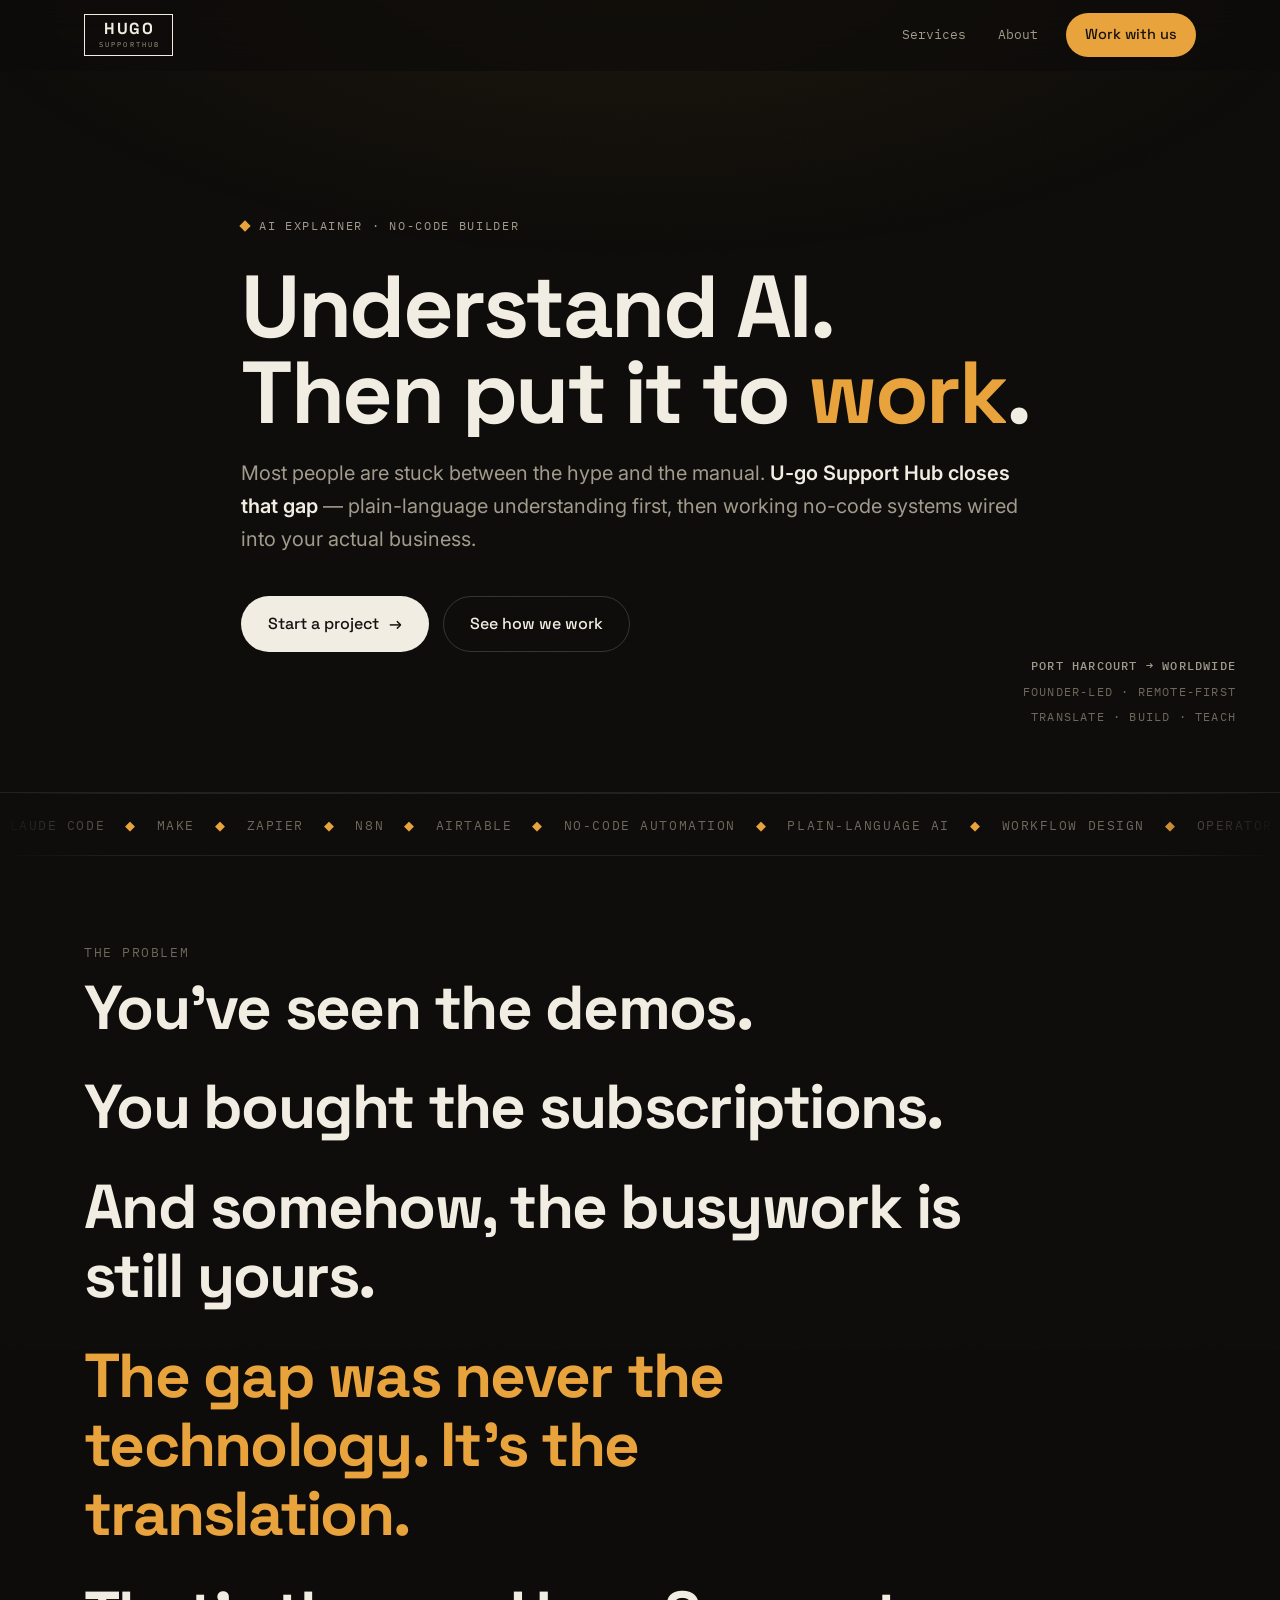
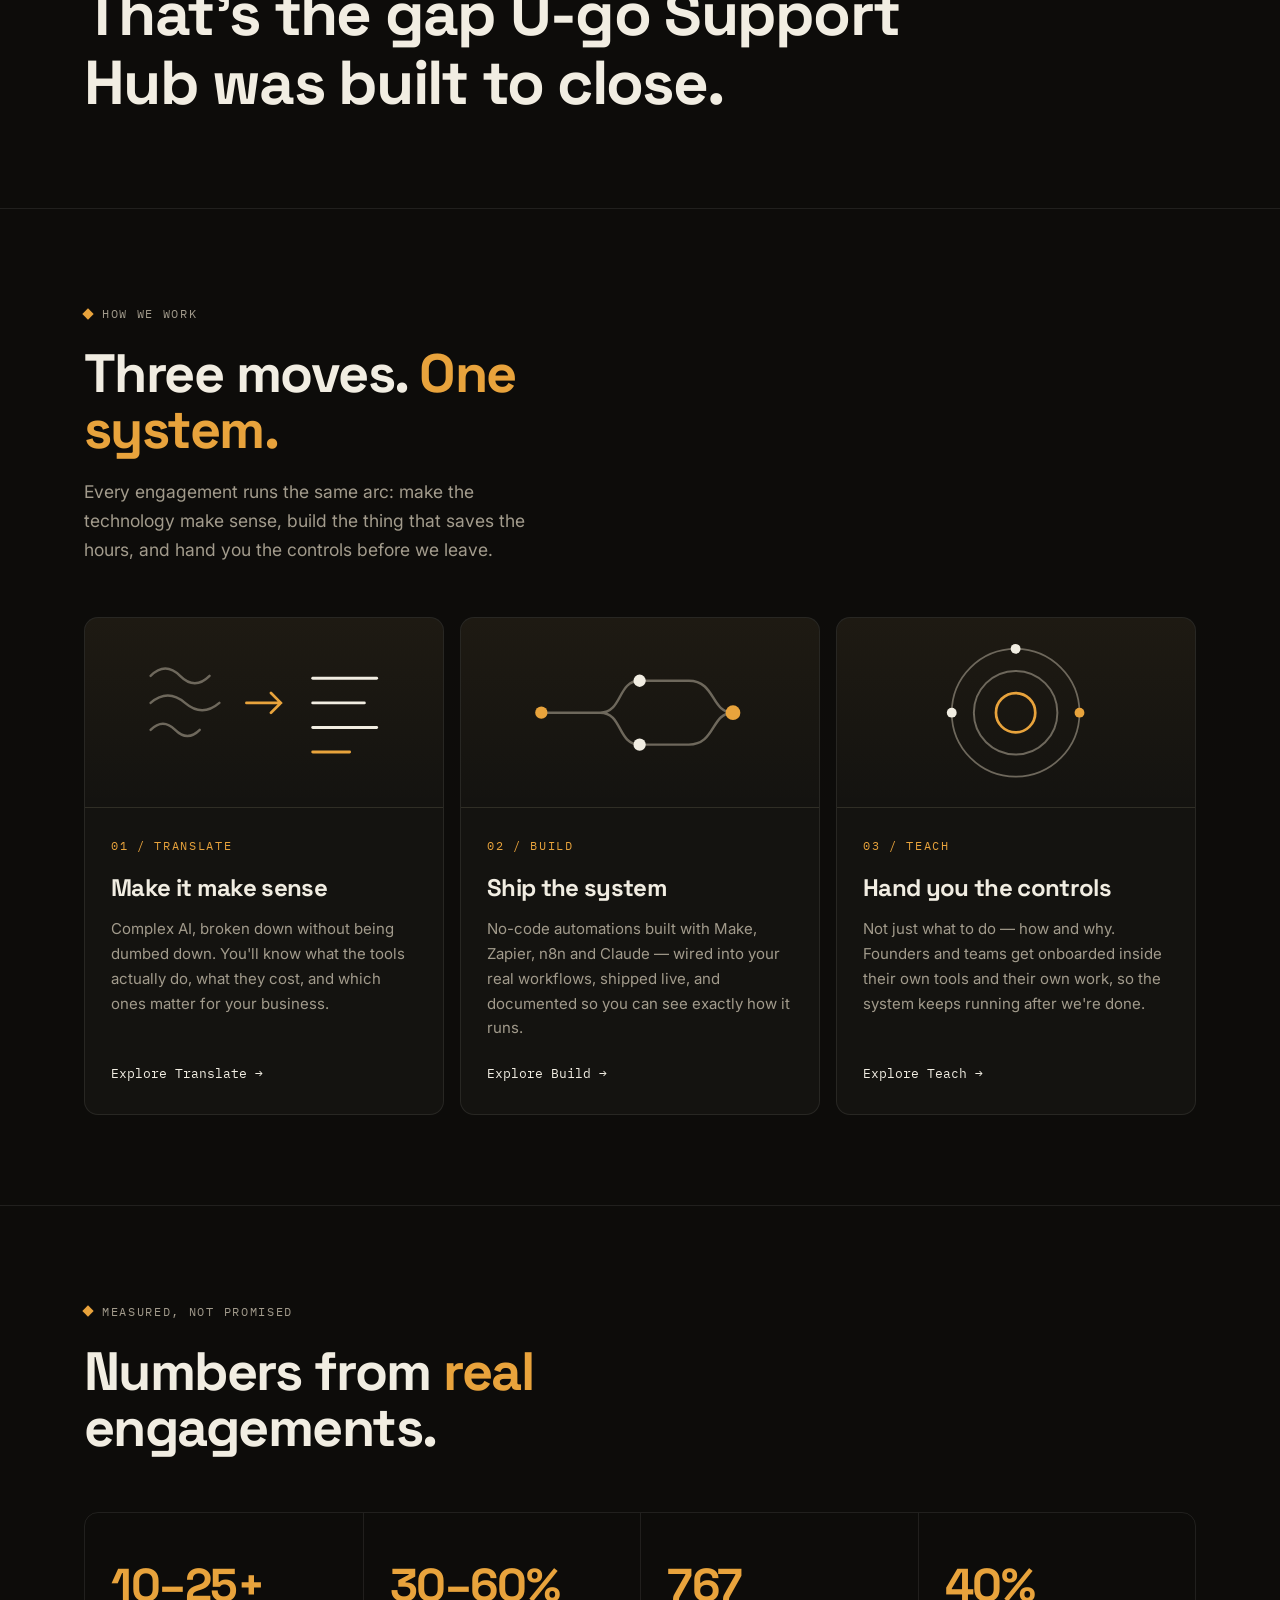
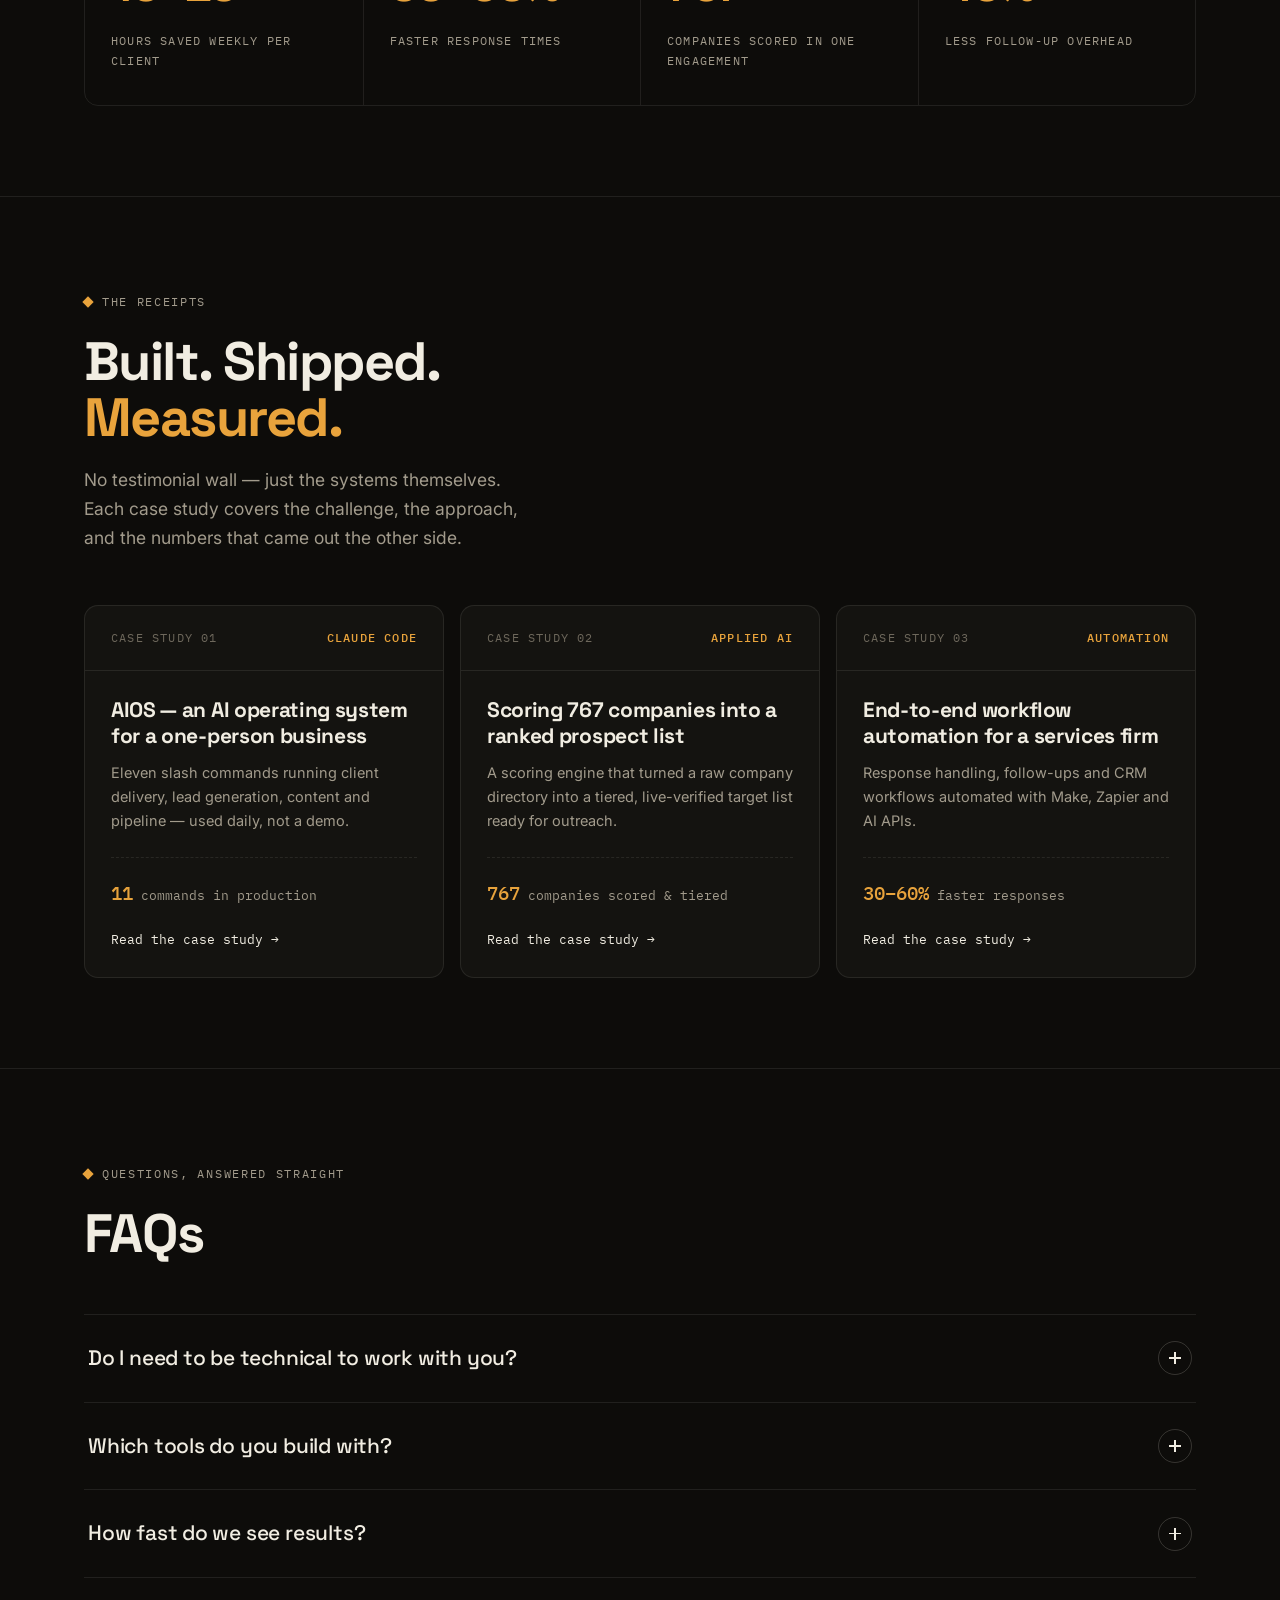
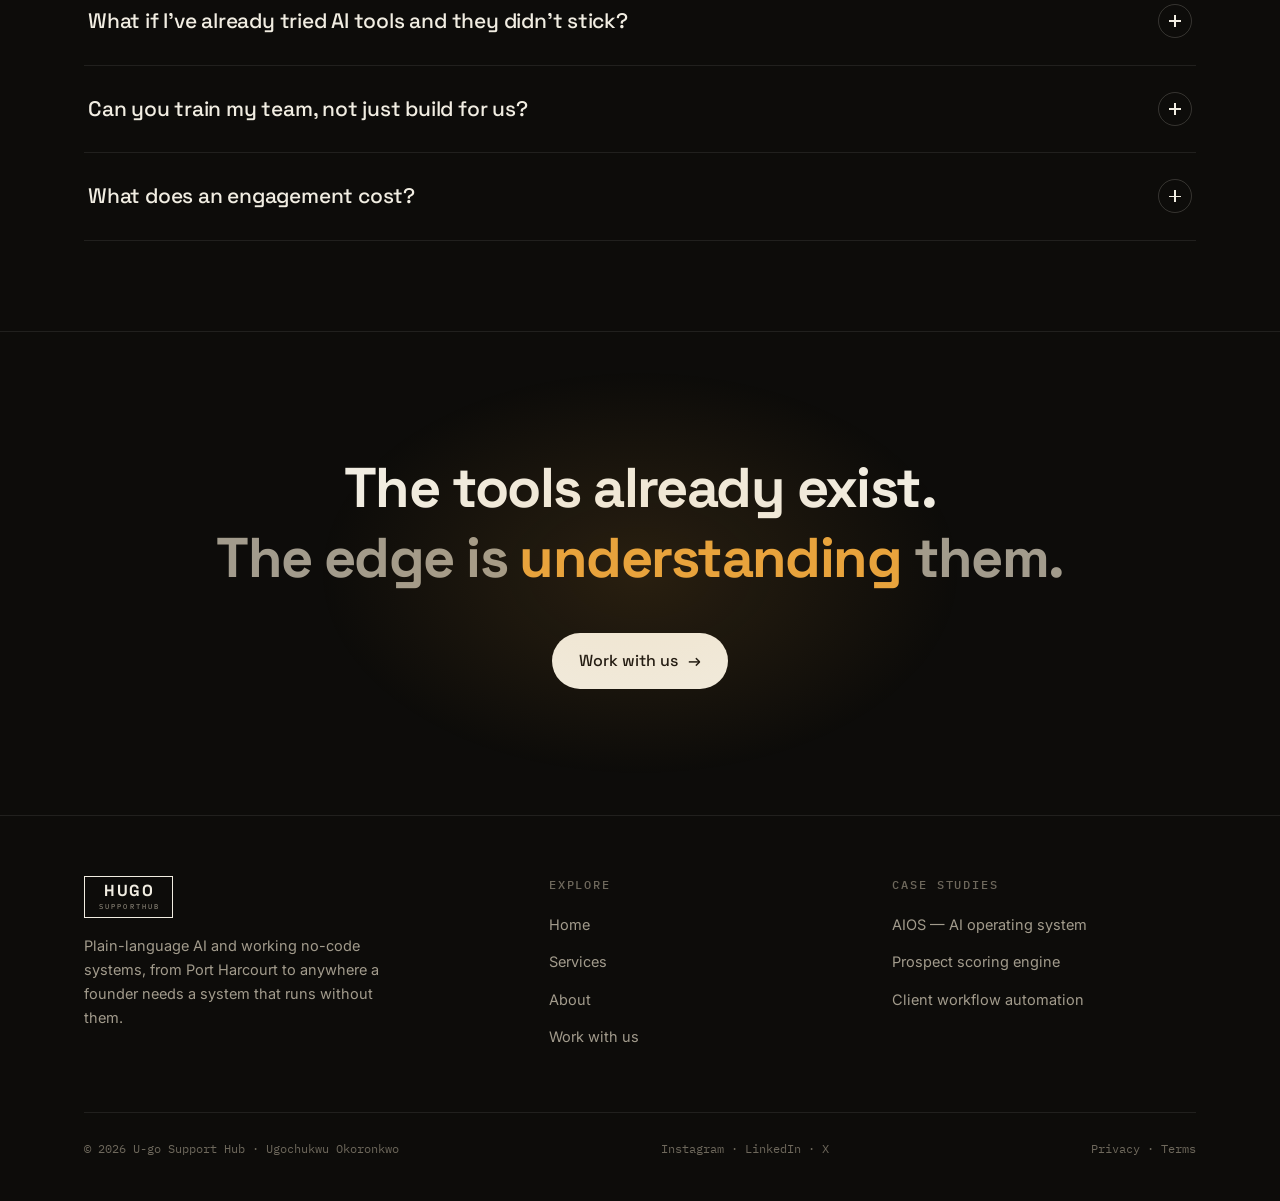
==== index.html @ bcd283c1 "Initial commit: Hugo SupportHub studio site Multi-page static site (no build step): Home, Services, " ====
<!DOCTYPE html>
<html lang="en">
<head>
<meta charset="UTF-8">
<meta name="viewport" content="width=device-width, initial-scale=1.0">
<title>U-go Support Hub — AI, translated and built</title>
<meta name="description" content="U-go Support Hub helps founders and operators understand AI in plain language, then wires it into their business with working no-code systems. Translate. Build. Teach.">
<meta property="og:type" content="website">
<meta property="og:title" content="U-go Support Hub — AI, translated and built">
<meta property="og:description" content="Understand AI in plain language, then put it to work with no-code systems that run without you.">
<meta name="theme-color" content="#0D0C0A">
<link rel="icon" href="data:image/svg+xml,%3Csvg xmlns='http://www.w3.org/2000/svg' viewBox='0 0 100 100'%3E%3Crect width='100' height='100' rx='22' fill='%230D0C0A'/%3E%3Ctext x='50' y='68' font-family='monospace' font-size='52' font-weight='700' text-anchor='middle' fill='%23E8A33C'%3Eu%3C/text%3E%3C/svg%3E">
<link rel="preconnect" href="https://fonts.googleapis.com">
<link rel="preconnect" href="https://fonts.gstatic.com" crossorigin>
<link href="https://fonts.googleapis.com/css2?family=Space+Grotesk:wght@500;700&family=Inter:wght@400;500;600&family=IBM+Plex+Mono:wght@400;500&display=swap" rel="stylesheet">
<link rel="stylesheet" href="/assets/site.css">
</head>
<body>

<header>
  <div class="wrap nav">
    <a class="logo" href="/" aria-label="Hugo SupportHub — home"><span class="logo-frame"><b>HUGO</b><i>SUPPORTHUB</i></span></a>
    <nav class="nav-links" aria-label="Main">
      <a href="/services">Services</a>
      <a href="/about">About</a>
      <a class="nav-cta" href="/work-with-us">Work with us</a>
    </nav>
    <button class="menu-btn" type="button" aria-label="Open menu" aria-expanded="false" aria-controls="menuOverlay">
      <i></i><i></i><i></i>
    </button>
  </div>
</header>

<div class="menu-overlay" id="menuOverlay">
  <a href="/">Home</a>
  <a href="/services">Services</a>
  <a href="/about">About</a>
  <a class="m-cta" href="/work-with-us">Work with us →</a>
  <div class="m-foot"><span>HUGO SUPPORTHUB</span><span>PORT HARCOURT → WORLDWIDE</span></div>
</div>

<main>

  <!-- HERO -->
  <section class="hero">
    <div class="wrap">
      <span class="eyebrow">AI explainer · no-code builder</span>
      <h1 class="h-display">Understand AI. Then put it to <em>work</em>.</h1>
      <p class="lede">Most people are stuck between the hype and the manual. <strong>U-go Support Hub closes that gap</strong> — plain-language understanding first, then working no-code systems wired into your actual business.</p>
      <div class="hero-ctas">
        <a class="btn btn-primary" href="/work-with-us">Start a project <span class="arr">→</span></a>
        <a class="btn btn-ghost" href="/services">See how we work</a>
      </div>
    </div>
    <div class="hero-side">
      <b>Port Harcourt → Worldwide</b><br>
      Founder-led · Remote-first<br>
      Translate · Build · Teach
    </div>
  </section>

  <!-- TICKER -->
  <div class="ticker" aria-hidden="true">
    <div class="ticker-track"><span>Claude Code<i>◆</i>Make<i>◆</i>Zapier<i>◆</i>n8n<i>◆</i>Airtable<i>◆</i>No-code automation<i>◆</i>Plain-language AI<i>◆</i>Workflow design<i>◆</i>Operator onboarding<i>◆</i></span></div>
  </div>

  <!-- STORY -->
  <section class="story">
    <div class="wrap">
      <p class="line"><small>The problem</small>You've seen the demos.</p>
      <p class="line">You bought the subscriptions.</p>
      <p class="line">And somehow, the busywork is still yours.</p>
      <p class="line pivot">The gap was never the technology. It's the translation.</p>
      <p class="line">That's the gap U-go Support Hub was built to close.</p>
    </div>
  </section>

  <!-- PILLARS -->
  <section id="how">
    <div class="wrap">
      <div class="sec-head rv">
        <span class="eyebrow">How we work</span>
        <h2 class="h-sec">Three moves. <em>One system.</em></h2>
        <p class="lede">Every engagement runs the same arc: make the technology make sense, build the thing that saves the hours, and hand you the controls before we leave.</p>
      </div>
      <div class="grid-3">
        <article class="card pillar-card rv rv-d1">
          <div class="pillar-art anim-on-view" aria-hidden="true">
            <svg viewBox="0 0 220 120" fill="none" stroke-linecap="round">
              <path class="draw" d="M18 30 Q30 18 42 30 T66 30" stroke="#6E685C" stroke-width="2"/>
              <path class="draw" d="M18 52 Q32 40 46 52 T74 52" stroke="#6E685C" stroke-width="2"/>
              <path class="draw" d="M18 74 Q28 64 38 74 T58 74" stroke="#6E685C" stroke-width="2"/>
              <path class="draw" d="M96 52 h28 m-8 -8 8 8 -8 8" stroke="#E8A33C" stroke-width="2.2"/>
              <g class="floaty">
                <line class="draw" x1="150" y1="32" x2="202" y2="32" stroke="#F1EDE2" stroke-width="2.4"/>
                <line class="draw" x1="150" y1="52" x2="192" y2="52" stroke="#F1EDE2" stroke-width="2.4"/>
                <line class="draw" x1="150" y1="72" x2="202" y2="72" stroke="#F1EDE2" stroke-width="2.4"/>
                <line class="draw" x1="150" y1="92" x2="180" y2="92" stroke="#E8A33C" stroke-width="2.4"/>
              </g>
            </svg>
          </div>
          <div class="pillar-body">
            <span class="step">01 / TRANSLATE</span>
            <h3>Make it make sense</h3>
            <p>Complex AI, broken down without being dumbed down. You'll know what the tools actually do, what they cost, and which ones matter for your business.</p>
            <a href="/services#translate">Explore Translate →</a>
          </div>
        </article>
        <article class="card pillar-card rv rv-d2">
          <div class="pillar-art anim-on-view" aria-hidden="true">
            <svg viewBox="0 0 220 120" fill="none" stroke-linecap="round">
              <path class="draw" d="M30 60 H78 M110 34 H150 M110 86 H150 M78 60 C 96 60 92 34 110 34 M78 60 C 96 60 92 86 110 86 M150 34 C 172 34 168 60 186 60 M150 86 C 172 86 168 60 186 60" stroke="#6E685C" stroke-width="2"/>
              <circle class="blink" cx="30" cy="60" r="5" fill="#E8A33C"/>
              <circle class="blink" cx="110" cy="34" r="5" fill="#F1EDE2" style="animation-delay:.5s"/>
              <circle class="blink" cx="110" cy="86" r="5" fill="#F1EDE2" style="animation-delay:1s"/>
              <circle class="blink" cx="186" cy="60" r="6" fill="#E8A33C" style="animation-delay:1.5s"/>
            </svg>
          </div>
          <div class="pillar-body">
            <span class="step">02 / BUILD</span>
            <h3>Ship the system</h3>
            <p>No-code automations built with Make, Zapier, n8n and Claude — wired into your real workflows, shipped live, and documented so you can see exactly how it runs.</p>
            <a href="/services#build">Explore Build →</a>
          </div>
        </article>
        <article class="card pillar-card rv rv-d3">
          <div class="pillar-art anim-on-view" aria-hidden="true">
            <svg viewBox="0 0 220 120" fill="none" stroke-linecap="round">
              <circle class="draw" cx="110" cy="60" r="16" stroke="#E8A33C" stroke-width="2.2"/>
              <circle class="draw" cx="110" cy="60" r="34" stroke="#6E685C" stroke-width="1.6"/>
              <g class="spin-slow">
                <circle class="draw" cx="110" cy="60" r="52" stroke="#6E685C" stroke-width="1.4" stroke-dasharray="6 10"/>
              </g>
              <circle class="blink" cx="110" cy="8" r="4" fill="#F1EDE2"/>
              <circle class="blink" cx="162" cy="60" r="4" fill="#E8A33C" style="animation-delay:.8s"/>
              <circle class="blink" cx="58" cy="60" r="4" fill="#F1EDE2" style="animation-delay:1.6s"/>
            </svg>
          </div>
          <div class="pillar-body">
            <span class="step">03 / TEACH</span>
            <h3>Hand you the controls</h3>
            <p>Not just what to do — how and why. Founders and teams get onboarded inside their own tools and their own work, so the system keeps running after we're done.</p>
            <a href="/services#teach">Explore Teach →</a>
          </div>
        </article>
      </div>
    </div>
  </section>

  <!-- STATS -->
  <section>
    <div class="wrap">
      <div class="sec-head rv">
        <span class="eyebrow">Measured, not promised</span>
        <h2 class="h-sec">Numbers from <em>real</em> engagements.</h2>
      </div>
      <div class="stats rv">
        <div><div class="num">10–25+</div><div class="lbl">Hours saved weekly per client</div></div>
        <div><div class="num">30–60%</div><div class="lbl">Faster response times</div></div>
        <div><div class="num">767</div><div class="lbl">Companies scored in one engagement</div></div>
        <div><div class="num">40%</div><div class="lbl">Less follow-up overhead</div></div>
      </div>
    </div>
  </section>

  <!-- CASE STUDIES -->
  <section id="work">
    <div class="wrap">
      <div class="sec-head rv">
        <span class="eyebrow">The receipts</span>
        <h2 class="h-sec">Built. Shipped. <em>Measured.</em></h2>
        <p class="lede">No testimonial wall — just the systems themselves. Each case study covers the challenge, the approach, and the numbers that came out the other side.</p>
      </div>
      <div class="grid-3">
        <a class="card cs-card rv rv-d1" href="/case-study/aios">
          <div class="cs-top"><span>Case study 01</span><b>Claude Code</b></div>
          <div class="cs-body">
            <h3>AIOS — an AI operating system for a one-person business</h3>
            <p>Eleven slash commands running client delivery, lead generation, content and pipeline — used daily, not a demo.</p>
            <div class="cs-metric"><b>11</b>commands in production</div>
            <span class="go">Read the case study →</span>
          </div>
        </a>
        <a class="card cs-card rv rv-d2" href="/case-study/prospect-scoring">
          <div class="cs-top"><span>Case study 02</span><b>Applied AI</b></div>
          <div class="cs-body">
            <h3>Scoring 767 companies into a ranked prospect list</h3>
            <p>A scoring engine that turned a raw company directory into a tiered, live-verified target list ready for outreach.</p>
            <div class="cs-metric"><b>767</b>companies scored &amp; tiered</div>
            <span class="go">Read the case study →</span>
          </div>
        </a>
        <a class="card cs-card rv rv-d3" href="/case-study/client-workflows">
          <div class="cs-top"><span>Case study 03</span><b>Automation</b></div>
          <div class="cs-body">
            <h3>End-to-end workflow automation for a services firm</h3>
            <p>Response handling, follow-ups and CRM workflows automated with Make, Zapier and AI APIs.</p>
            <div class="cs-metric"><b>30–60%</b>faster responses</div>
            <span class="go">Read the case study →</span>
          </div>
        </a>
      </div>
    </div>
  </section>

  <!-- FAQ -->
  <section>
    <div class="wrap">
      <div class="sec-head rv">
        <span class="eyebrow">Questions, answered straight</span>
        <h2 class="h-sec">FAQs</h2>
      </div>
      <div class="faq rv">
        <div class="faq-item">
          <button class="faq-q" aria-expanded="false">Do I need to be technical to work with you?<span class="ind"></span></button>
          <div class="faq-a"><p>No — that's the point. Everything gets explained in plain language, and the systems we build are no-code, so <strong>you can see and adjust how they work</strong> without touching a line of code.</p></div>
        </div>
        <div class="faq-item">
          <button class="faq-q" aria-expanded="false">Which tools do you build with?<span class="ind"></span></button>
          <div class="faq-a"><p>Make, Zapier, n8n and Airtable for automation; Claude and other AI APIs for the intelligence layer. We pick the lightest tool that does the job — <strong>never a stack for the sake of a stack</strong>.</p></div>
        </div>
        <div class="faq-item">
          <button class="faq-q" aria-expanded="false">How fast do we see results?<span class="ind"></span></button>
          <div class="faq-a"><p>The first working automation usually ships within the first weeks of an engagement. From there it compounds — past clients have measured <strong>10–25+ hours saved weekly</strong> once the core workflows were live.</p></div>
        </div>
        <div class="faq-item">
          <button class="faq-q" aria-expanded="false">What if I've already tried AI tools and they didn't stick?<span class="ind"></span></button>
          <div class="faq-a"><p>That's the most common starting point. Tools don't stick when they're bolted on instead of wired in. We start from your actual workflow, not the tool's demo video — and we <strong>teach your team inside their own context</strong> so the habit survives.</p></div>
        </div>
        <div class="faq-item">
          <button class="faq-q" aria-expanded="false">Can you train my team, not just build for us?<span class="ind"></span></button>
          <div class="faq-a"><p>Yes — Teach is one of the three pillars. Every build ends with onboarding, and we also run <strong>standalone training</strong> for teams that want to run their own automations.</p></div>
        </div>
        <div class="faq-item">
          <button class="faq-q" aria-expanded="false">What does an engagement cost?<span class="ind"></span></button>
          <div class="faq-a"><p>It depends on scope — a single workflow build is very different from a full operations overhaul. Tell us what you're dealing with on the <strong>Work With Us</strong> page and you'll get a straight answer, fast.</p></div>
        </div>
      </div>
    </div>
  </section>

  <!-- CTA BAND -->
  <section class="cta-band">
    <div class="wrap rv">
      <h2>The tools already exist.</h2>
      <h2>The edge is <em>understanding</em> them.</h2>
      <a class="btn btn-primary" href="/work-with-us">Work with us <span class="arr">→</span></a>
    </div>
  </section>

</main>

<footer>
  <div class="wrap">
    <div class="foot-grid">
      <div class="foot-brand foot">
        <a class="logo" href="/" aria-label="Hugo SupportHub — home"><span class="logo-frame"><b>HUGO</b><i>SUPPORTHUB</i></span></a>
        <p>Plain-language AI and working no-code systems, from Port Harcourt to anywhere a founder needs a system that runs without them.</p>
      </div>
      <div class="foot">
        <h4>Explore</h4>
        <ul>
          <li><a href="/">Home</a></li>
          <li><a href="/services">Services</a></li>
          <li><a href="/about">About</a></li>
          <li><a href="/work-with-us">Work with us</a></li>
        </ul>
      </div>
      <div class="foot">
        <h4>Case studies</h4>
        <ul>
          <li><a href="/case-study/aios">AIOS — AI operating system</a></li>
          <li><a href="/case-study/prospect-scoring">Prospect scoring engine</a></li>
          <li><a href="/case-study/client-workflows">Client workflow automation</a></li>
        </ul>
      </div>
    </div>
    <div class="foot-base">
      <span>© 2026 U-go Support Hub · Ugochukwu Okoronkwo</span>
      <span>
        <a href="https://www.instagram.com/hugo_light_of_the_world" target="_blank" rel="noopener">Instagram</a> ·
        <a href="https://www.linkedin.com/in/ugochukwuokoronkwo" target="_blank" rel="noopener">LinkedIn</a> ·
        <a href="https://x.com/HugobossSleek" target="_blank" rel="noopener">X</a>
      </span>
      <span><a href="/privacy">Privacy</a> · <a href="/terms">Terms</a></span>
    </div>
  </div>
</footer>

<script src="/assets/site.js"></script>
</body>
</html>
---- assets/site.css ----
/* ============================================================
   U-GO SUPPORT HUB — design system
   Warm charcoal · cream · amber. Space Grotesk / Inter / Plex Mono.
   Shared by every page; page-specific rules live at the bottom.
   ============================================================ */
:root{
  --bg:#0D0C0A;
  --bg-2:#12100C;
  --panel:rgba(241,237,226,.03);
  --panel-2:rgba(241,237,226,.055);
  --line:rgba(241,237,226,.09);
  --line-strong:rgba(241,237,226,.18);
  --cream:#F1EDE2;
  --muted:#A29B8C;
  --muted-2:#6E685C;
  --accent:#E8A33C;
  --accent-deep:#C77F1B;
  --accent-soft:rgba(232,163,60,.10);
  --accent-line:rgba(232,163,60,.38);

  --display:'Space Grotesk',system-ui,sans-serif;
  --body:'Inter',system-ui,-apple-system,sans-serif;
  --mono:'IBM Plex Mono',ui-monospace,'SF Mono',monospace;

  --max:1200px;
  --pad:clamp(20px,5vw,44px);
  --r:14px;
  --ease:cubic-bezier(.22,1,.36,1);
}
*{margin:0;padding:0;box-sizing:border-box}
html{scroll-behavior:smooth;-webkit-text-size-adjust:100%}
@media (prefers-reduced-motion:reduce){
  html{scroll-behavior:auto}
  *,*::before,*::after{animation:none!important;transition:none!important}
}
body{
  background:var(--bg);color:var(--cream);
  font-family:var(--body);font-size:16.5px;line-height:1.65;
  -webkit-font-smoothing:antialiased;overflow-x:hidden;
}
::selection{background:var(--accent);color:#181206}
img,svg{display:block;max-width:100%}
a{color:inherit;text-decoration:none}
button{font:inherit;color:inherit;background:none;border:none;cursor:pointer}
a:focus-visible,button:focus-visible,input:focus-visible,select:focus-visible,textarea:focus-visible{
  outline:2px solid var(--accent);outline-offset:3px;border-radius:6px;
}
.wrap{max-width:var(--max);margin:0 auto;padding-left:var(--pad);padding-right:var(--pad)}

/* film grain + top warmth — the room tone of the whole site */
body::before{
  content:"";position:fixed;inset:0;z-index:0;pointer-events:none;
  background:radial-gradient(90% 55% at 50% -5%,rgba(232,163,60,.07),transparent 62%);
}
body::after{
  content:"";position:fixed;inset:-50%;z-index:0;pointer-events:none;opacity:.30;
  background-image:url("data:image/svg+xml,%3Csvg xmlns='http://www.w3.org/2000/svg' width='240' height='240'%3E%3Cfilter id='n'%3E%3CfeTurbulence type='fractalNoise' baseFrequency='.9' numOctaves='2' stitchTiles='stitch'/%3E%3CfeColorMatrix values='0 0 0 0 0.95 0 0 0 0 0.93 0 0 0 0 0.88 0 0 0 .05 0'/%3E%3C/filter%3E%3Crect width='240' height='240' filter='url(%23n)'/%3E%3C/svg%3E");
  animation:grain 1.4s steps(4) infinite;
}
@keyframes grain{
  0%,100%{transform:translate(0,0)}25%{transform:translate(-2%,1.6%)}
  50%{transform:translate(1.4%,-1.2%)}75%{transform:translate(-1%, -2%)}
}
header,main,footer{position:relative;z-index:1}

/* ---------- type ---------- */
h1,h2,h3{font-family:var(--display);font-weight:700;letter-spacing:-.028em}
.eyebrow{
  display:inline-flex;align-items:center;gap:10px;
  font-family:var(--mono);font-size:12px;letter-spacing:.14em;text-transform:uppercase;
  color:var(--muted);
}
.eyebrow::before{
  content:"";width:8px;height:8px;background:var(--accent);
  transform:rotate(45deg);flex:0 0 8px;
}
.h-display{font-size:clamp(42px,7vw,88px);line-height:.98}
.h-sec{font-size:clamp(30px,4.4vw,54px);line-height:1.04;margin-top:20px}
.h-sec em,.h-display em{font-style:normal;color:var(--accent)}
.lede{margin-top:20px;max-width:60ch;color:var(--muted);font-size:17.5px}
.lede strong{color:var(--cream);font-weight:600}

/* ---------- buttons ---------- */
.btn{
  display:inline-flex;align-items:center;gap:10px;
  font-family:var(--display);font-weight:500;font-size:16px;letter-spacing:0;
  padding:14px 26px;border-radius:999px;border:1px solid transparent;
  transition:transform .2s var(--ease),background .2s,border-color .2s,color .2s,box-shadow .2s;
}
.btn .arr{transition:transform .2s var(--ease)}
.btn:hover .arr{transform:translateX(4px)}
.btn-primary{background:var(--cream);color:#161310}
.btn-primary:hover{background:#fff;transform:translateY(-2px);box-shadow:0 16px 40px rgba(0,0,0,.5)}
.btn-ghost{border-color:var(--line-strong);color:var(--cream);background:transparent}
.btn-ghost:hover{border-color:var(--accent-line);color:var(--accent)}

/* ---------- header / nav ---------- */
header{
  position:sticky;top:0;z-index:70;
  background:rgba(13,12,10,.7);backdrop-filter:blur(16px) saturate(130%);
  border-bottom:1px solid transparent;transition:border-color .25s;
}
header.scrolled{border-bottom-color:var(--line)}
.nav{display:flex;align-items:center;justify-content:space-between;height:70px}
.logo{display:flex;align-items:center}
.logo-frame{
  display:flex;flex-direction:column;align-items:center;
  border:1.5px solid var(--cream);padding:6px 14px 7px;line-height:1;
  transition:border-color .2s,transform .2s var(--ease);
}
.logo:hover .logo-frame{border-color:var(--accent);transform:translateY(-1px)}
.logo-frame b{font-family:var(--display);font-weight:700;font-size:16px;letter-spacing:.10em;margin-right:-.10em}
.logo-frame i{font-style:normal;font-family:var(--mono);font-size:7px;letter-spacing:.30em;color:var(--muted);margin-top:4px;margin-right:-.30em}
.nav-links{display:flex;align-items:center;gap:4px}
.nav-links a:not(.nav-cta){
  font-family:var(--mono);font-size:13px;color:var(--muted);
  padding:9px 14px;border-radius:9px;transition:color .15s,background .15s;
}
.nav-links a:not(.nav-cta):hover{color:var(--cream);background:var(--panel)}
.nav-links a.active{color:var(--cream)}
.nav-cta{
  font-family:var(--display);font-weight:500;font-size:14.5px;
  color:#161310;background:var(--accent);
  padding:10px 19px;border-radius:999px;margin-left:10px;
  transition:transform .18s var(--ease),background .18s;
}
.nav-cta:hover{background:#F4B558;transform:translateY(-1px)}

/* hamburger → X morph */
.menu-btn{
  display:none;width:42px;height:42px;border-radius:11px;margin-left:12px;
  border:1px solid var(--line);background:var(--panel);
  place-items:center;position:relative;z-index:90;
}
.menu-btn i{
  position:absolute;left:11px;right:11px;height:1.8px;background:var(--cream);
  border-radius:2px;transition:transform .32s var(--ease),opacity .2s;
}
.menu-btn i:nth-child(1){top:14px}
.menu-btn i:nth-child(2){top:20px}
.menu-btn i:nth-child(3){top:26px}
body.menu-open .menu-btn i:nth-child(1){transform:translateY(6px) rotate(45deg)}
body.menu-open .menu-btn i:nth-child(2){opacity:0}
body.menu-open .menu-btn i:nth-child(3){transform:translateY(-6px) rotate(-45deg)}

/* fullscreen overlay menu */
.menu-overlay{
  position:fixed;inset:0;z-index:80;background:rgba(13,12,10,.97);
  backdrop-filter:blur(20px);
  display:flex;flex-direction:column;justify-content:center;padding:0 var(--pad);
  opacity:0;visibility:hidden;transition:opacity .35s var(--ease),visibility 0s .35s;
}
body.menu-open .menu-overlay{opacity:1;visibility:visible;transition:opacity .35s var(--ease)}
.menu-overlay a{
  font-family:var(--display);font-weight:700;letter-spacing:-.02em;
  font-size:clamp(34px,9vw,56px);line-height:1.28;color:var(--muted);
  transform:translateY(26px);opacity:0;
  transition:transform .5s var(--ease),opacity .5s var(--ease),color .2s;
}
.menu-overlay a:hover,.menu-overlay a.active{color:var(--cream)}
.menu-overlay a.m-cta{color:var(--accent)}
body.menu-open .menu-overlay a{transform:none;opacity:1}
body.menu-open .menu-overlay a:nth-child(1){transition-delay:.06s}
body.menu-open .menu-overlay a:nth-child(2){transition-delay:.12s}
body.menu-open .menu-overlay a:nth-child(3){transition-delay:.18s}
body.menu-open .menu-overlay a:nth-child(4){transition-delay:.24s}
body.menu-open .menu-overlay a:nth-child(5){transition-delay:.30s}
.menu-overlay .m-foot{
  position:absolute;bottom:34px;left:var(--pad);right:var(--pad);
  display:flex;justify-content:space-between;gap:14px;flex-wrap:wrap;
  font-family:var(--mono);font-size:12px;color:var(--muted-2);letter-spacing:.08em;
}
@media(max-width:860px){
  .nav-links{display:none}
  .menu-btn{display:grid}
}

/* ---------- sections ---------- */
section{padding:clamp(72px,10vh,120px) 0;border-bottom:1px solid var(--line)}
.sec-head{max-width:46ch}
.sec-head.center{margin:0 auto;text-align:center}
.center .lede{margin-left:auto;margin-right:auto}

/* ---------- reveal system ---------- */
.rv{opacity:0;transform:translateY(30px);transition:opacity .85s var(--ease),transform .85s var(--ease)}
.rv.in{opacity:1;transform:none}
.rv-d1{transition-delay:.08s}.rv-d2{transition-delay:.16s}
.rv-d3{transition-delay:.24s}.rv-d4{transition-delay:.32s}
@media (prefers-reduced-motion:reduce){.rv{opacity:1;transform:none}}

/* ---------- ticker ---------- */
.ticker{
  border-top:1px solid var(--line);border-bottom:1px solid var(--line);
  overflow:hidden;padding:17px 0;white-space:nowrap;
  -webkit-mask-image:linear-gradient(90deg,transparent,#000 10%,#000 90%,transparent);
          mask-image:linear-gradient(90deg,transparent,#000 10%,#000 90%,transparent);
}
.ticker-track{display:inline-block;animation:tick 40s linear infinite}
.ticker:hover .ticker-track{animation-play-state:paused}
.ticker-track span{
  font-family:var(--mono);font-size:13px;letter-spacing:.12em;color:var(--muted-2);
  text-transform:uppercase;
}
.ticker-track i{font-style:normal;color:var(--accent);margin:0 20px}
@keyframes tick{from{transform:translateX(0)}to{transform:translateX(-50%)}}

/* ---------- cards ---------- */
.card{
  background:var(--panel);border:1px solid var(--line);border-radius:var(--r);
  padding:32px 28px;transition:transform .25s var(--ease),border-color .25s,background .25s;
}
.card:hover{transform:translateY(-4px);border-color:var(--line-strong);background:var(--panel-2)}
.grid-3{display:grid;grid-template-columns:repeat(3,1fr);gap:16px;margin-top:52px}
.grid-2{display:grid;grid-template-columns:1fr 1fr;gap:16px;margin-top:52px}
@media(max-width:900px){.grid-3{grid-template-columns:1fr}.grid-2{grid-template-columns:1fr}}

/* ---------- stats ---------- */
.stats{display:grid;grid-template-columns:repeat(4,1fr);gap:0;margin-top:56px;border:1px solid var(--line);border-radius:var(--r);overflow:hidden}
.stats>div{padding:34px 26px;border-left:1px solid var(--line)}
.stats>div:first-child{border-left:none}
.stats .num{font-family:var(--display);font-weight:700;font-size:clamp(34px,3.6vw,50px);letter-spacing:-.03em;color:var(--accent)}
.stats .lbl{font-family:var(--mono);font-size:12px;letter-spacing:.1em;text-transform:uppercase;color:var(--muted);margin-top:8px}
@media(max-width:900px){
  .stats{grid-template-columns:1fr 1fr}
  .stats>div:nth-child(3){border-left:none}
  .stats>div:nth-child(n+3){border-top:1px solid var(--line)}
}

/* ---------- FAQ accordion ---------- */
.faq{margin-top:52px;border-top:1px solid var(--line)}
.faq-item{border-bottom:1px solid var(--line)}
.faq-q{
  width:100%;display:flex;align-items:center;justify-content:space-between;gap:20px;
  text-align:left;padding:26px 4px;
  font-family:var(--display);font-weight:500;font-size:clamp(17px,2vw,21px);letter-spacing:-.01em;
  transition:color .2s;
}
.faq-q:hover{color:var(--accent)}
.faq-q .ind{
  flex:0 0 34px;height:34px;border:1px solid var(--line-strong);border-radius:50%;
  display:grid;place-items:center;position:relative;transition:transform .35s var(--ease),border-color .2s;
}
.faq-q .ind::before,.faq-q .ind::after{
  content:"";position:absolute;background:var(--cream);transition:background .2s;
}
.faq-q .ind::before{width:12px;height:1.6px}
.faq-q .ind::after{width:1.6px;height:12px}
.faq-item.open .faq-q .ind{transform:rotate(135deg);border-color:var(--accent-line)}
.faq-item.open .faq-q .ind::before,.faq-item.open .faq-q .ind::after{background:var(--accent)}
.faq-a{max-height:0;overflow:hidden;transition:max-height .45s var(--ease)}
.faq-a p{padding:0 4px 28px;color:var(--muted);max-width:68ch}
.faq-a p strong{color:var(--cream)}

/* ---------- CTA band (every page, pre-footer) ---------- */
.cta-band{text-align:center;padding:clamp(90px,14vh,150px) 0;border-bottom:1px solid var(--line);position:relative;overflow:hidden}
.cta-band::before{
  content:"";position:absolute;left:50%;top:50%;transform:translate(-50%,-50%);
  width:min(920px,120vw);height:120%;pointer-events:none;
  background:radial-gradient(closest-side,rgba(232,163,60,.13),transparent 70%);
}
.cta-band h2{font-size:clamp(30px,4.6vw,56px);line-height:1.08;max-width:24ch;margin:0 auto}
.cta-band h2+h2{color:var(--muted);margin-top:10px}
.cta-band h2 em{font-style:normal;color:var(--accent)}
.cta-band .btn{margin-top:44px}

/* ---------- footer ---------- */
footer{padding:60px 0 42px}
.foot-grid{display:grid;grid-template-columns:1.4fr 1fr 1fr;gap:40px}
.foot-brand p{color:var(--muted);font-size:14.5px;max-width:34ch;margin-top:16px}
.foot h4{font-family:var(--mono);font-size:11.5px;font-weight:500;letter-spacing:.16em;text-transform:uppercase;color:var(--muted-2);margin-bottom:16px}
.foot ul{list-style:none}
.foot li{margin-bottom:10px}
.foot li a{font-size:14.5px;color:var(--muted);transition:color .15s}
.foot li a:hover{color:var(--accent)}
.foot-base{
  display:flex;justify-content:space-between;gap:16px;flex-wrap:wrap;
  margin-top:52px;padding-top:26px;border-top:1px solid var(--line);
  font-family:var(--mono);font-size:12px;color:var(--muted-2);
}
.foot-base a{color:var(--muted-2)}
.foot-base a:hover{color:var(--accent)}
@media(max-width:760px){.foot-grid{grid-template-columns:1fr;gap:34px}}

/* ============================================================
   HOME
   ============================================================ */
.hero{
  min-height:calc(88svh - 70px);display:grid;align-items:center;
  padding:clamp(56px,8vh,96px) 0;border-bottom:1px solid var(--line);position:relative;
}
.hero .h-display{max-width:14ch;margin-top:26px}
.hero .lede{font-size:clamp(17px,1.6vw,20px)}
.hero-ctas{display:flex;gap:14px;flex-wrap:wrap;margin-top:40px}
.hero-side{
  position:absolute;right:var(--pad);bottom:clamp(48px,7vh,80px);
  font-family:var(--mono);font-size:12px;letter-spacing:.1em;color:var(--muted-2);
  text-align:right;line-height:2.1;text-transform:uppercase;
}
.hero-side b{color:var(--muted);font-weight:500}
@media(max-width:900px){.hero-side{display:none}}

/* staggered word reveal in hero h1 */
.hero .h-display .w{display:inline-block;overflow:hidden;vertical-align:bottom}
.hero .h-display .w>span{display:inline-block;transform:translateY(110%);transition:transform .9s var(--ease);transition-delay:calc(var(--i)*.07s)}
body.ready .hero .h-display .w>span{transform:none}
@media (prefers-reduced-motion:reduce){.hero .h-display .w>span{transform:none}}

/* story: oversized stacked lines */
.story .line{
  font-family:var(--display);font-weight:700;letter-spacing:-.028em;
  font-size:clamp(28px,5vw,62px);line-height:1.12;
  color:var(--muted-2);max-width:22ch;
  opacity:.22;transform:translateY(22px);
  transition:opacity .7s var(--ease),transform .7s var(--ease),color .7s var(--ease);
}
.story .line+.line{margin-top:30px}
.story .line.in{opacity:1;transform:none;color:var(--cream)}
.story .line.pivot.in{color:var(--accent)}
.story .line small{display:block;font-family:var(--mono);font-weight:400;font-size:13px;letter-spacing:.12em;text-transform:uppercase;color:var(--muted-2);margin-bottom:12px}

/* pillars */
.pillar-card{display:flex;flex-direction:column;padding:0;overflow:hidden}
.pillar-art{
  height:190px;border-bottom:1px solid var(--line);position:relative;
  background:linear-gradient(180deg,rgba(232,163,60,.045),transparent);
  display:grid;place-items:center;
}
.pillar-art svg{width:78%;height:78%;overflow:visible}
.pillar-body{padding:28px 26px 30px;display:flex;flex-direction:column;flex:1}
.pillar-body .step{font-family:var(--mono);font-size:12px;letter-spacing:.14em;color:var(--accent)}
.pillar-body h3{font-size:24px;margin:12px 0 10px}
.pillar-body p{color:var(--muted);font-size:15px;flex:1}
.pillar-body a{font-family:var(--mono);font-size:13px;color:var(--cream);margin-top:22px;display:inline-flex;gap:8px;align-items:center}
.pillar-body a:hover{color:var(--accent)}

/* pillar SVG animation primitives (run when .anim added) */
.draw{stroke-dasharray:var(--len,300);stroke-dashoffset:var(--len,300)}
.anim .draw{animation:draw 1.6s var(--ease) forwards}
@keyframes draw{to{stroke-dashoffset:0}}
.anim .blink{animation:blink 2.4s ease-in-out infinite}
@keyframes blink{0%,100%{opacity:1}50%{opacity:.25}}
.anim .floaty{animation:floaty 5s ease-in-out infinite}
@keyframes floaty{0%,100%{transform:translateY(0)}50%{transform:translateY(-7px)}}
.anim .spin-slow{animation:spinS 14s linear infinite;transform-origin:center;transform-box:fill-box}
@keyframes spinS{to{transform:rotate(360deg)}}

/* case-study preview cards */
.cs-card{padding:0;overflow:hidden;display:flex;flex-direction:column}
.cs-card .cs-top{
  padding:22px 26px;border-bottom:1px solid var(--line);
  display:flex;justify-content:space-between;align-items:center;
  font-family:var(--mono);font-size:12px;letter-spacing:.1em;color:var(--muted-2);text-transform:uppercase;
}
.cs-card .cs-top b{color:var(--accent);font-weight:500}
.cs-card .cs-body{padding:26px;display:flex;flex-direction:column;flex:1}
.cs-card h3{font-size:21px;line-height:1.25;letter-spacing:-.015em}
.cs-card p{color:var(--muted);font-size:14.5px;margin-top:12px;flex:1}
.cs-card .cs-metric{
  margin-top:24px;padding-top:20px;border-top:1px dashed var(--line);
  font-family:var(--mono);font-size:13px;color:var(--muted);
}
.cs-card .cs-metric b{color:var(--accent);font-weight:500;font-size:19px;margin-right:8px}
.cs-card .go{font-family:var(--mono);font-size:13px;color:var(--cream);margin-top:20px;display:flex;gap:8px;align-items:center}
.cs-card:hover .go{color:var(--accent)}

/* ============================================================
   SERVICES
   ============================================================ */
.page-hero{padding:clamp(80px,12vh,130px) 0 clamp(56px,8vh,90px);border-bottom:1px solid var(--line)}
.page-hero .h-display{max-width:17ch;margin-top:26px;font-size:clamp(38px,6vw,74px)}
.svc-jump{display:flex;gap:10px;flex-wrap:wrap;margin-top:38px}
.svc-jump a{
  font-family:var(--mono);font-size:13px;color:var(--muted);
  border:1px solid var(--line);border-radius:999px;padding:10px 18px;
  transition:color .2s,border-color .2s;
}
.svc-jump a:hover{color:var(--accent);border-color:var(--accent-line)}
.svc{scroll-margin-top:90px}
.svc-grid{display:grid;grid-template-columns:.9fr 1.1fr;gap:60px;align-items:start;margin-top:8px}
.svc-grid .sticky{position:sticky;top:110px}
.svc-num{font-family:var(--mono);font-size:13px;letter-spacing:.16em;color:var(--accent)}
.svc h2{font-size:clamp(34px,4.6vw,58px);margin-top:14px}
.svc .svc-tag{margin-top:18px;color:var(--muted);font-size:16.5px;max-width:44ch}
.svc-list{list-style:none;margin-top:6px}
.svc-list li{
  padding:24px 2px;border-bottom:1px solid var(--line);
  display:grid;grid-template-columns:30px 1fr;gap:16px;align-items:start;
}
.svc-list li .n{font-family:var(--mono);font-size:12px;color:var(--muted-2);padding-top:5px}
.svc-list li h4{font-family:var(--display);font-weight:500;font-size:18px;letter-spacing:-.01em}
.svc-list li p{color:var(--muted);font-size:14.5px;margin-top:6px}
.svc-out{
  margin-top:34px;padding:22px 24px;border:1px dashed var(--line-strong);border-radius:var(--r);
  font-family:var(--mono);font-size:13.5px;color:var(--muted);line-height:1.9;
}
.svc-out b{color:var(--accent);font-weight:500}
@media(max-width:900px){.svc-grid{grid-template-columns:1fr;gap:30px}.svc-grid .sticky{position:static}}

/* ============================================================
   ABOUT
   ============================================================ */
.about-hero-grid{display:grid;grid-template-columns:1.1fr .9fr;gap:60px;align-items:center;margin-top:40px}
.portrait{
  aspect-ratio:4/4.6;border-radius:var(--r);border:1px solid var(--line);
  background:
    radial-gradient(70% 60% at 50% 30%,rgba(232,163,60,.16),transparent 70%),
    linear-gradient(180deg,var(--panel-2),var(--panel));
  display:grid;place-items:center;position:relative;overflow:hidden;
}
.portrait .big-u{
  font-family:var(--mono);font-weight:700;font-size:clamp(120px,16vw,220px);color:var(--accent);
  line-height:1;opacity:.9;
}
.portrait .tag{
  position:absolute;bottom:18px;left:18px;right:18px;
  font-family:var(--mono);font-size:11.5px;letter-spacing:.12em;text-transform:uppercase;color:var(--muted);
  display:flex;justify-content:space-between;gap:10px;
}
blockquote.pull{
  font-family:var(--display);font-weight:700;font-size:clamp(26px,3.4vw,40px);line-height:1.22;letter-spacing:-.02em;
  border-left:2px solid var(--accent);padding-left:28px;
}
blockquote.pull span{color:var(--muted)}
.bio p{color:var(--muted);margin-bottom:18px;max-width:62ch}
.bio p strong{color:var(--cream)}
.values{margin-top:52px}
.value-row{
  display:grid;grid-template-columns:70px 1fr 2fr;gap:26px;align-items:baseline;
  padding:30px 2px;border-bottom:1px solid var(--line);
}
.value-row .vn{font-family:var(--mono);font-size:12.5px;color:var(--accent);letter-spacing:.12em}
.value-row h3{font-size:22px}
.value-row p{color:var(--muted);font-size:15px}
@media(max-width:900px){
  .about-hero-grid{grid-template-columns:1fr;gap:36px}
  .value-row{grid-template-columns:1fr;gap:8px}
}

/* ============================================================
   WORK WITH US (form)
   ============================================================ */
.ww-grid{display:grid;grid-template-columns:.85fr 1.15fr;gap:64px;margin-top:48px;align-items:start}
.ww-aside .card{padding:26px}
.ww-aside .card h3{font-size:17px;font-family:var(--display);font-weight:500}
.ww-aside .card p{color:var(--muted);font-size:14px;margin-top:8px}
.ww-aside .card+.card{margin-top:14px}
.ww-aside .k{font-family:var(--mono);font-size:11.5px;letter-spacing:.14em;text-transform:uppercase;color:var(--accent)}
form.lead{display:grid;gap:18px}
.field{display:grid;gap:8px}
.field label{font-family:var(--mono);font-size:12px;letter-spacing:.12em;text-transform:uppercase;color:var(--muted)}
.field input,.field select,.field textarea{
  background:var(--panel);border:1px solid var(--line);border-radius:11px;
  padding:15px 17px;color:var(--cream);font-family:var(--body);font-size:15.5px;
  transition:border-color .2s;width:100%;
}
.field textarea{min-height:130px;resize:vertical}
.field select{appearance:none;background-image:url("data:image/svg+xml,%3Csvg xmlns='http://www.w3.org/2000/svg' width='12' height='8'%3E%3Cpath d='M1 1l5 5 5-5' stroke='%23A29B8C' fill='none' stroke-width='1.6'/%3E%3C/svg%3E");background-repeat:no-repeat;background-position:right 16px center}
.field input:focus,.field select:focus,.field textarea:focus{border-color:var(--accent-line);outline:none}
.field input::placeholder,.field textarea::placeholder{color:var(--muted-2)}
.field-row{display:grid;grid-template-columns:1fr 1fr;gap:18px}
.form-msg{font-family:var(--mono);font-size:13.5px;display:none}
.form-msg.err{color:#E86A4C}
.thanks{display:none;border:1px solid var(--accent-line);border-radius:var(--r);padding:44px 38px;text-align:center;background:var(--accent-soft)}
.thanks h3{font-size:clamp(24px,3vw,32px)}
.thanks p{color:var(--muted);margin:14px auto 0;max-width:44ch}
.thanks .btn{margin-top:28px}
.ww-done .thanks{display:block}
.ww-done form.lead,.ww-done .form-note{display:none}
.form-note{font-family:var(--mono);font-size:12px;color:var(--muted-2)}
@media(max-width:900px){.ww-grid{grid-template-columns:1fr;gap:40px}.field-row{grid-template-columns:1fr}}

/* ============================================================
   CASE STUDY + legal prose
   ============================================================ */
.cs-hero{padding:clamp(80px,12vh,120px) 0 0;border-bottom:none}
.cs-hero h1{font-size:clamp(32px,5vw,60px);line-height:1.06;max-width:22ch;margin-top:24px}
.cs-meta{
  display:grid;grid-template-columns:repeat(3,1fr);gap:0;
  border:1px solid var(--line);border-radius:var(--r);overflow:hidden;
  margin:48px 0 0;
}
.cs-meta>div{padding:22px 24px;border-left:1px solid var(--line)}
.cs-meta>div:first-child{border-left:none}
.cs-meta .k{font-family:var(--mono);font-size:11px;letter-spacing:.14em;text-transform:uppercase;color:var(--muted-2)}
.cs-meta .v{font-family:var(--display);font-weight:500;font-size:16.5px;margin-top:7px}
@media(max-width:760px){.cs-meta{grid-template-columns:1fr}.cs-meta>div{border-left:none;border-top:1px solid var(--line)}.cs-meta>div:first-child{border-top:none}}
.prose{max-width:70ch}
.prose h2{font-size:clamp(24px,3vw,34px);margin:0 0 18px}
.prose p{color:var(--muted);margin-bottom:16px}
.prose p strong{color:var(--cream)}
.prose ul{margin:0 0 16px 20px;color:var(--muted)}
.prose li{margin-bottom:9px}
.prose li::marker{color:var(--accent)}
.cs-outcomes{display:grid;grid-template-columns:repeat(3,1fr);gap:14px;margin:10px 0 6px}
.cs-outcomes .card{padding:24px}
.cs-outcomes .num{font-family:var(--display);font-weight:700;font-size:32px;color:var(--accent);letter-spacing:-.02em}
.cs-outcomes .lbl{font-family:var(--mono);font-size:12px;letter-spacing:.08em;text-transform:uppercase;color:var(--muted);margin-top:6px}
@media(max-width:760px){.cs-outcomes{grid-template-columns:1fr}}
.cs-next{display:flex;justify-content:space-between;align-items:center;gap:20px;flex-wrap:wrap}
.cs-next a{font-family:var(--mono);font-size:13.5px;color:var(--muted)}
.cs-next a:hover{color:var(--accent)}
.legal p,.legal li{color:var(--muted);font-size:15px}
.legal h2{font-size:22px;margin:34px 0 12px}
.legal ul{margin:0 0 14px 20px}
.legal .updated{font-family:var(--mono);font-size:12.5px;color:var(--muted-2);margin-top:14px}
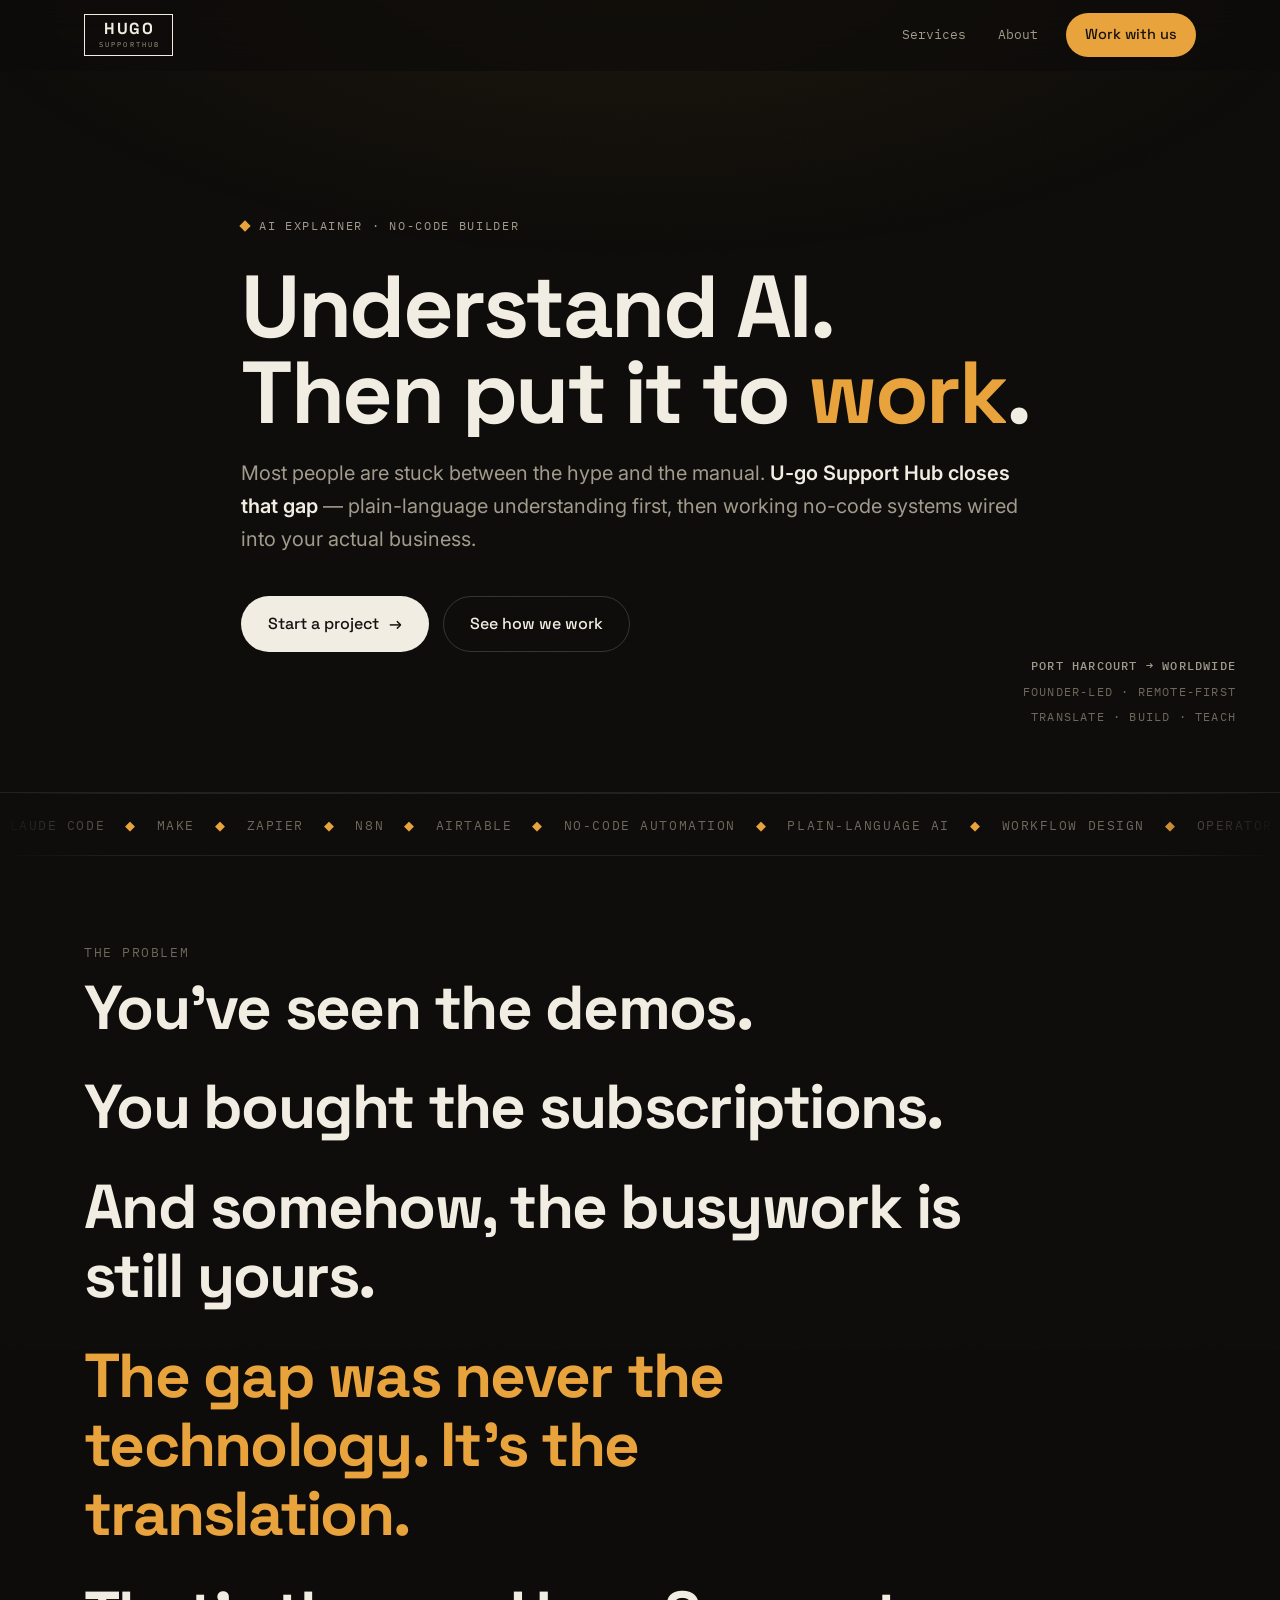
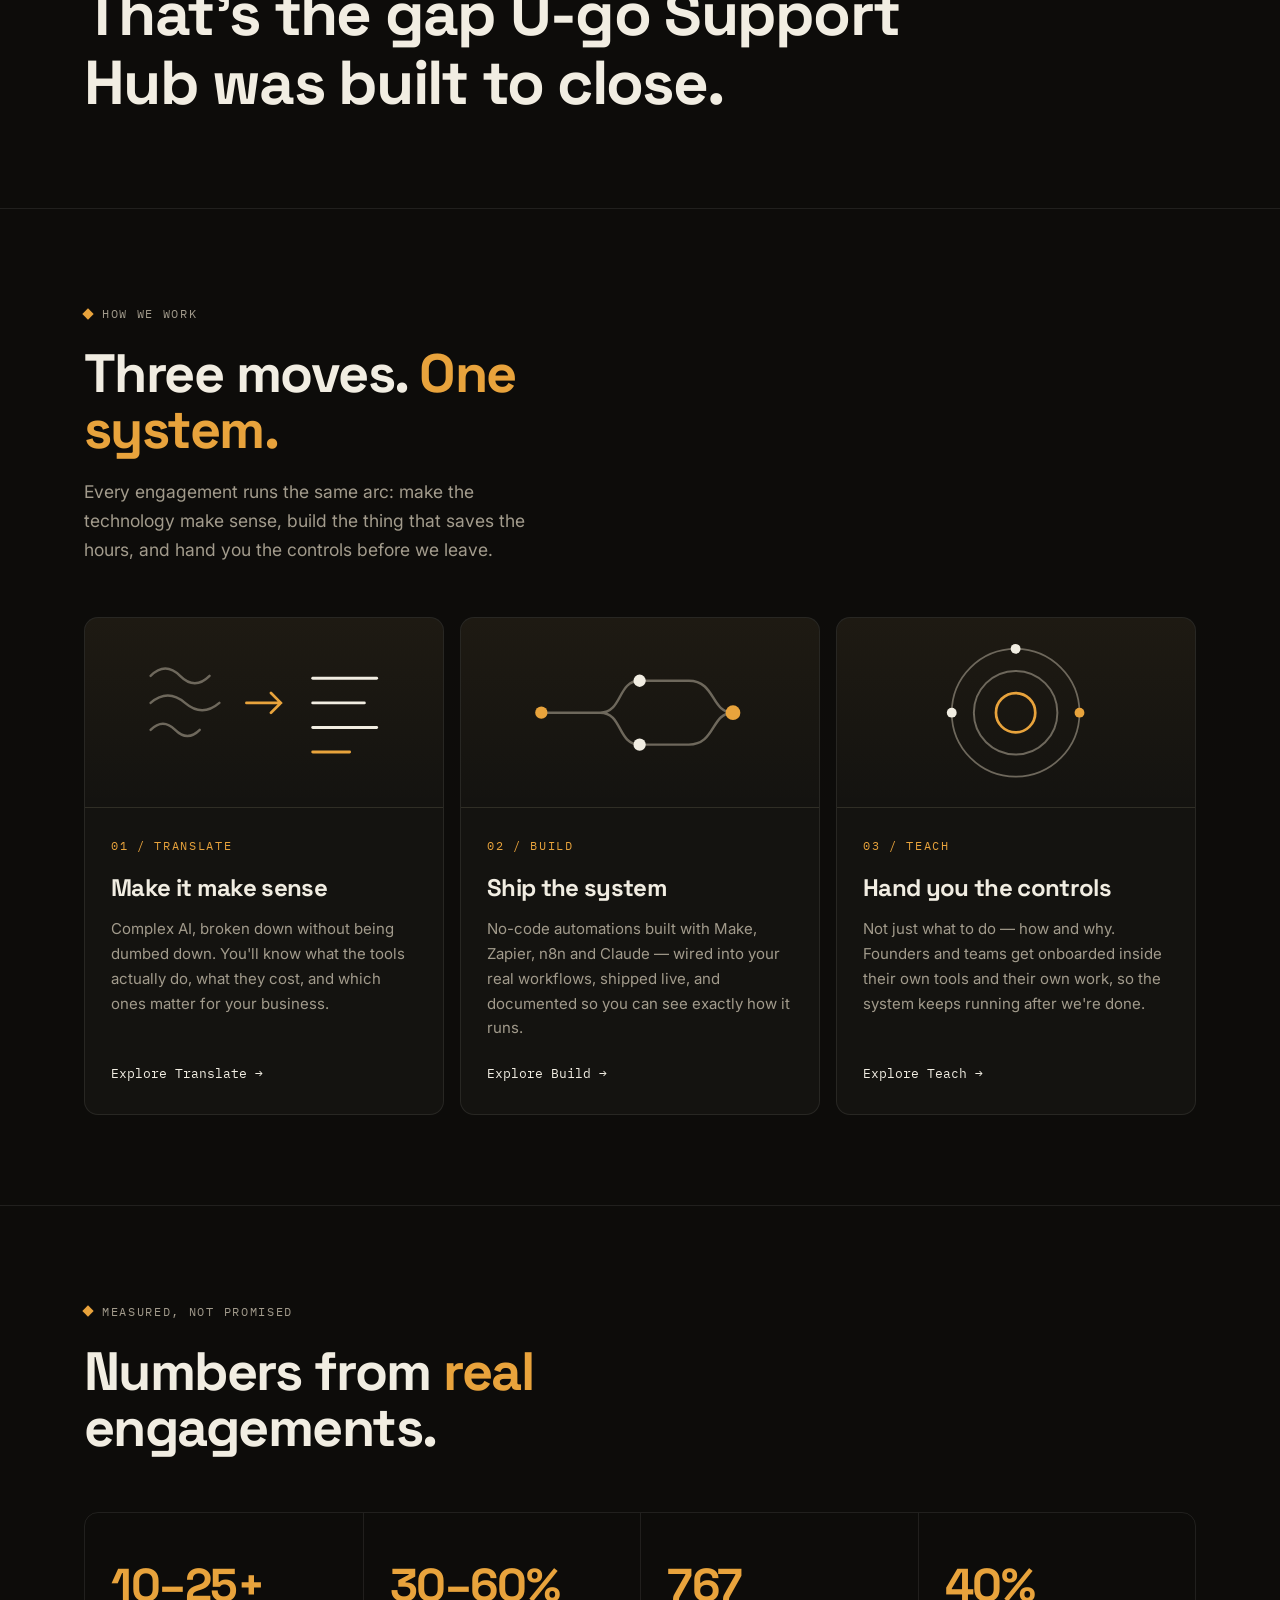
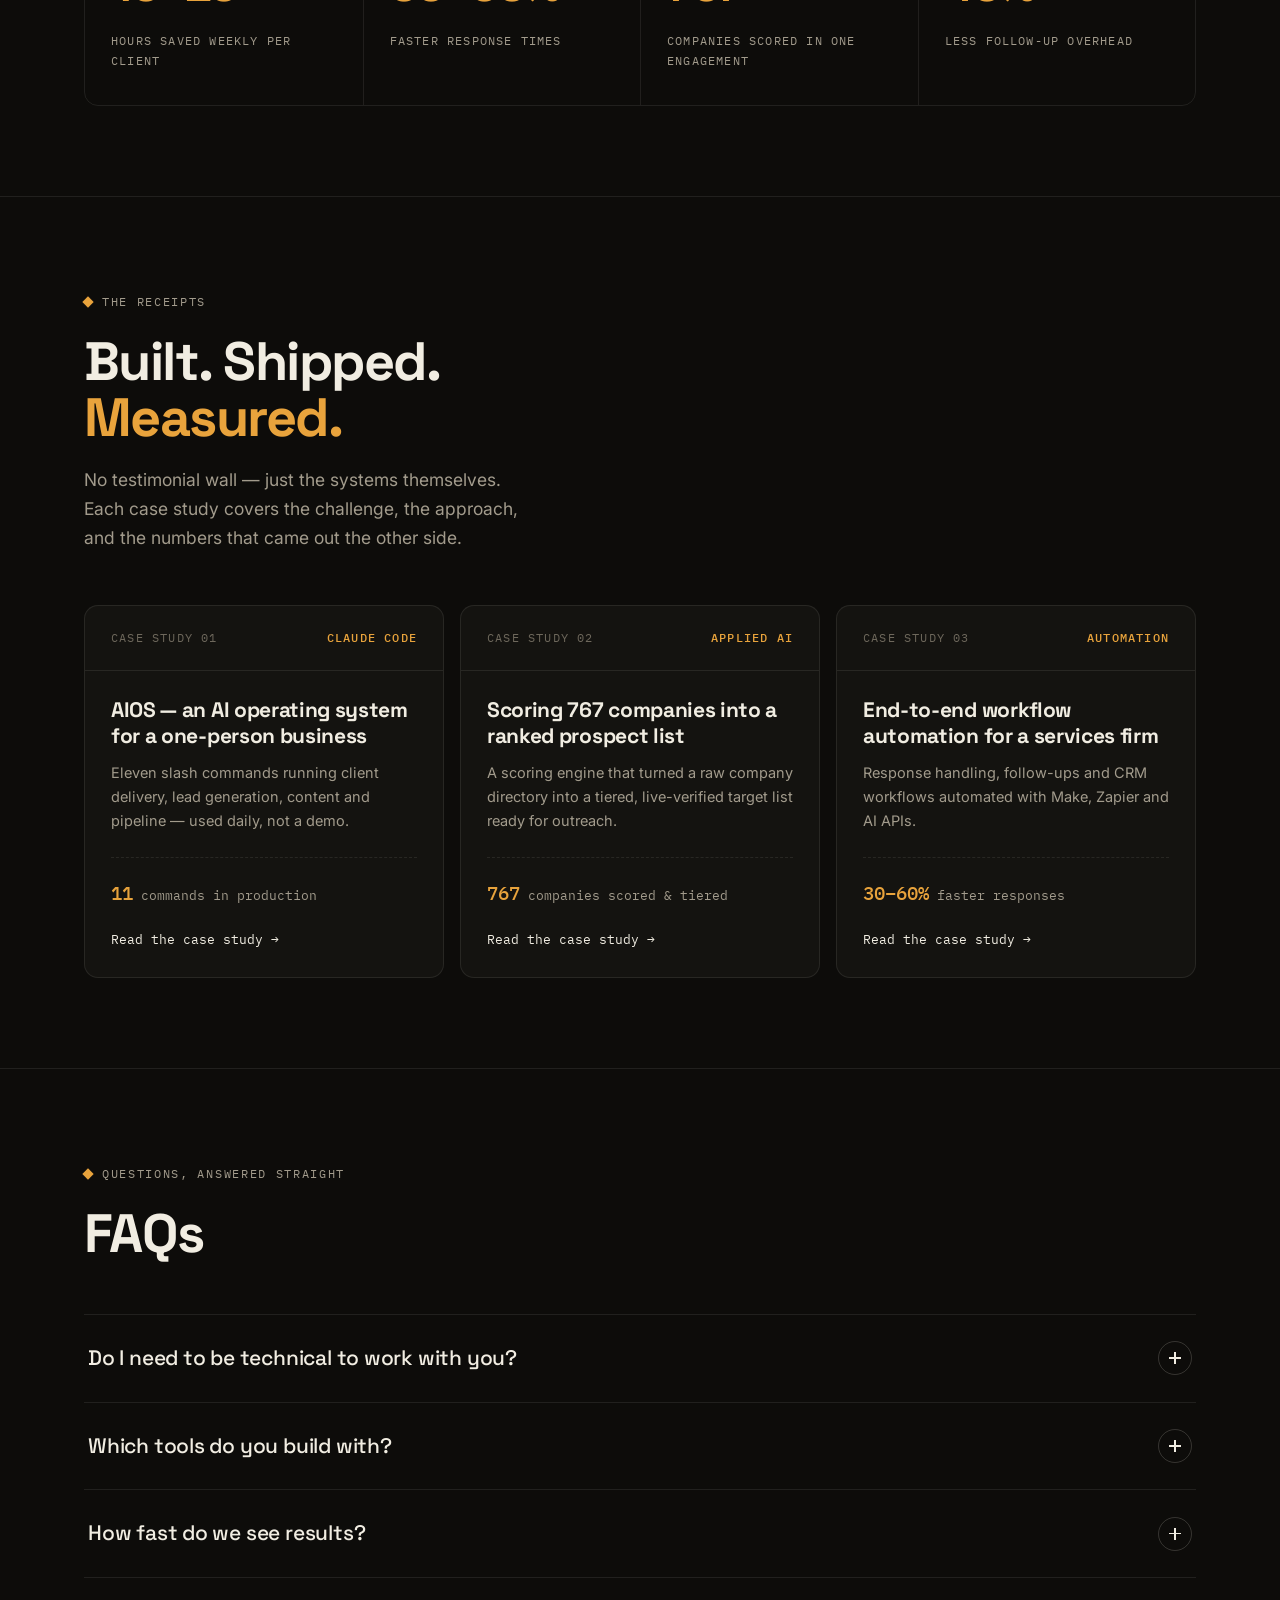
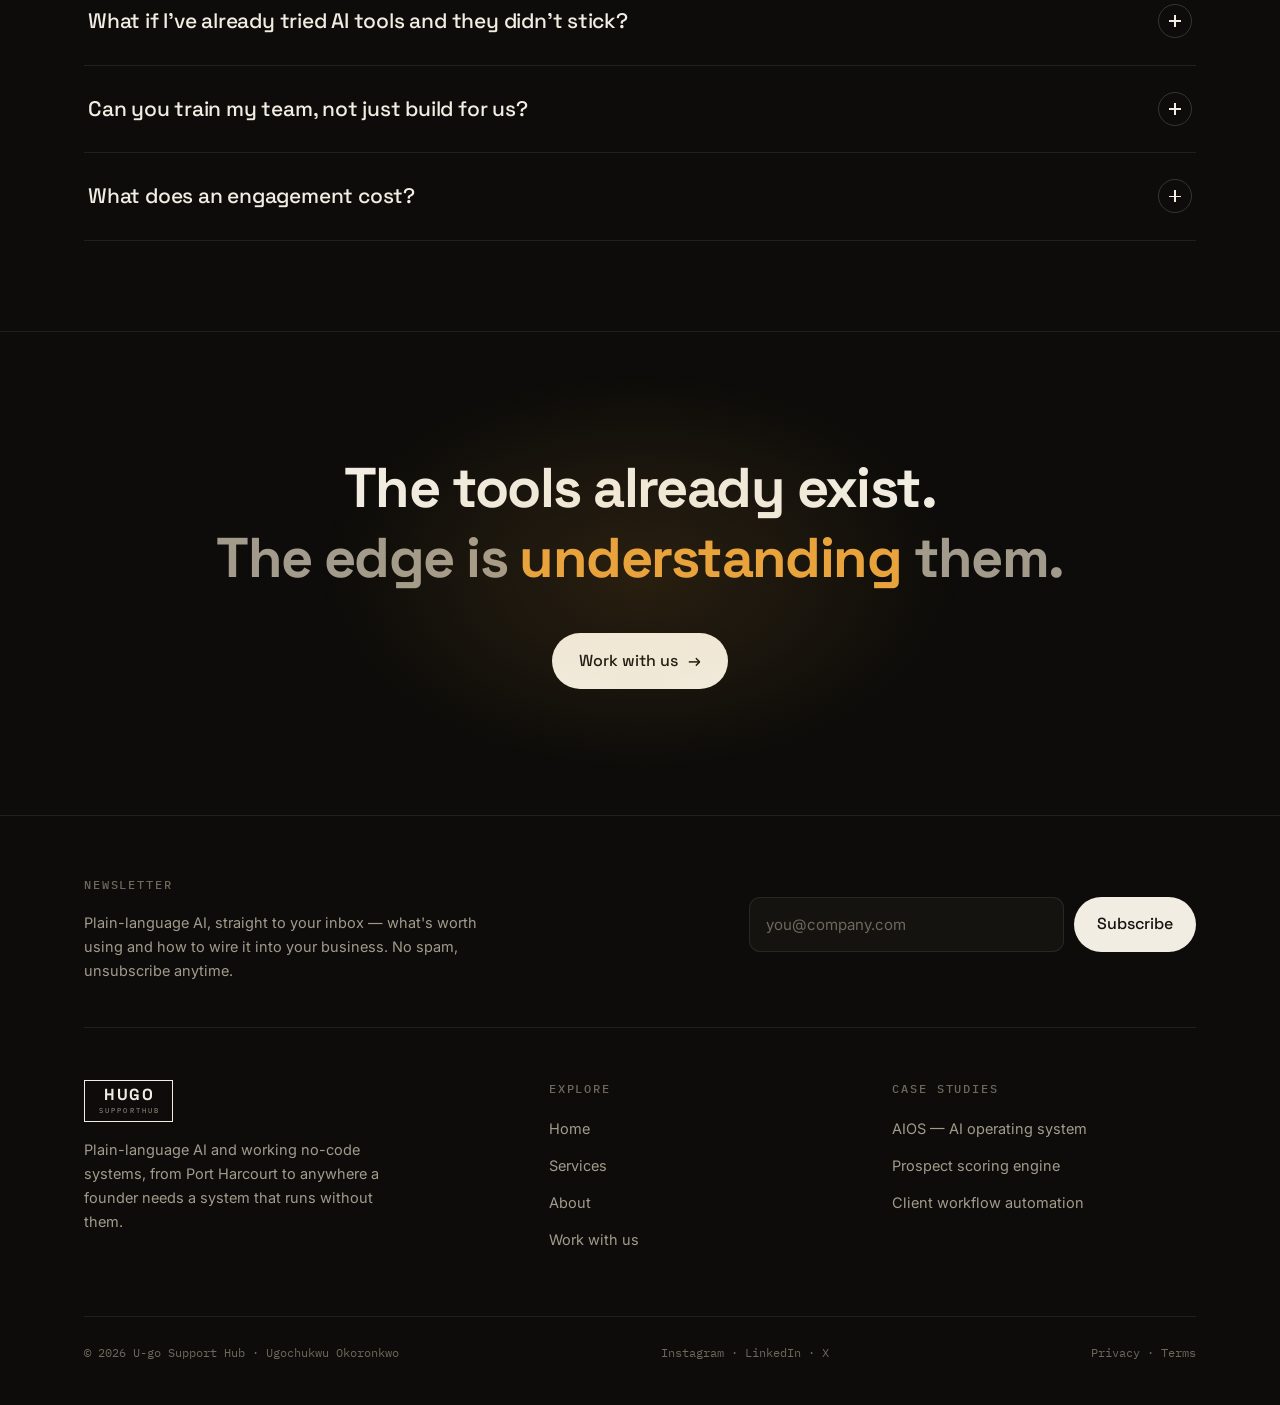
==== commit 97e92042: "Add Resend-backed newsletter signup (footer form + /api/subscribe) Footer newsletter form on the 7 m" ====
--- a/index.html
+++ b/index.html
@@ -252,6 +252,17 @@
 
 <footer>
   <div class="wrap">
+    <div class="foot-news">
+      <div class="foot foot-news-copy">
+        <h4>Newsletter</h4>
+        <p>Plain-language AI, straight to your inbox — what's worth using and how to wire it into your business. No spam, unsubscribe anytime.</p>
+      </div>
+      <form class="news-form" data-news-form>
+        <input type="email" name="email" placeholder="you@company.com" autocomplete="email" aria-label="Email address" required>
+        <button class="btn btn-primary" type="submit">Subscribe</button>
+        <p class="news-msg" data-news-msg role="status" aria-live="polite"></p>
+      </form>
+    </div>
     <div class="foot-grid">
       <div class="foot-brand foot">
         <a class="logo" href="/" aria-label="Hugo SupportHub — home"><span class="logo-frame"><b>HUGO</b><i>SUPPORTHUB</i></span></a>
--- a/assets/site.css
+++ b/assets/site.css
@@ -280,6 +280,23 @@
 .foot-base a{color:var(--muted-2)}
 .foot-base a:hover{color:var(--accent)}
 @media(max-width:760px){.foot-grid{grid-template-columns:1fr;gap:34px}}
+.foot-news{
+  display:grid;grid-template-columns:1.4fr 1fr;gap:40px;align-items:center;
+  margin-bottom:52px;padding-bottom:44px;border-bottom:1px solid var(--line);
+}
+.foot-news-copy p{color:var(--muted);font-size:14.5px;max-width:44ch}
+.news-form{display:flex;gap:10px;flex-wrap:wrap}
+.news-form input{
+  flex:1;min-width:210px;
+  background:var(--panel);border:1px solid var(--line);border-radius:11px;
+  padding:13px 16px;color:var(--cream);font-family:var(--body);font-size:15px;
+  transition:border-color .2s;
+}
+.news-form input:focus{border-color:var(--accent-line);outline:none}
+.news-form input::placeholder{color:var(--muted-2)}
+.news-form .btn{padding:13px 22px}
+.news-msg{flex-basis:100%;font-family:var(--mono);font-size:13px;color:var(--accent);min-height:0;margin:0}
+@media(max-width:760px){.foot-news{grid-template-columns:1fr;gap:22px}}
 
 /* ============================================================
    HOME
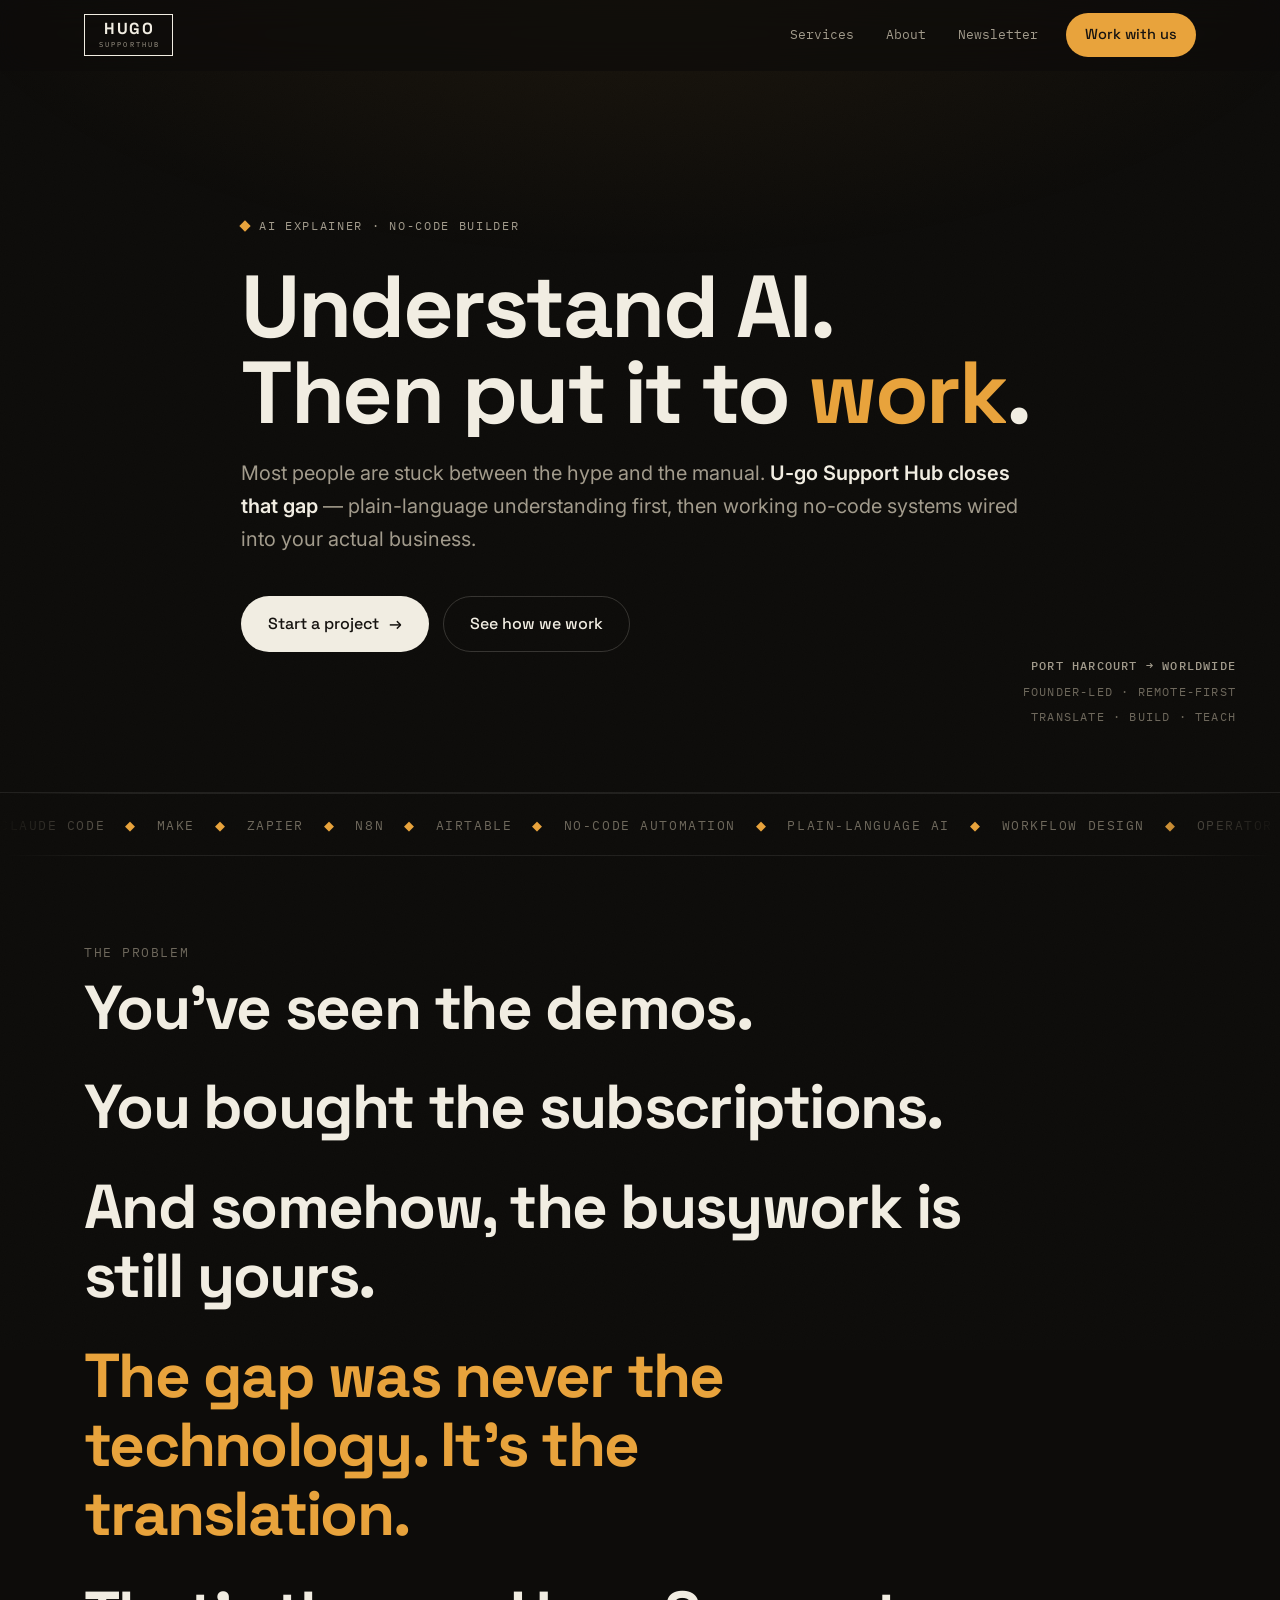
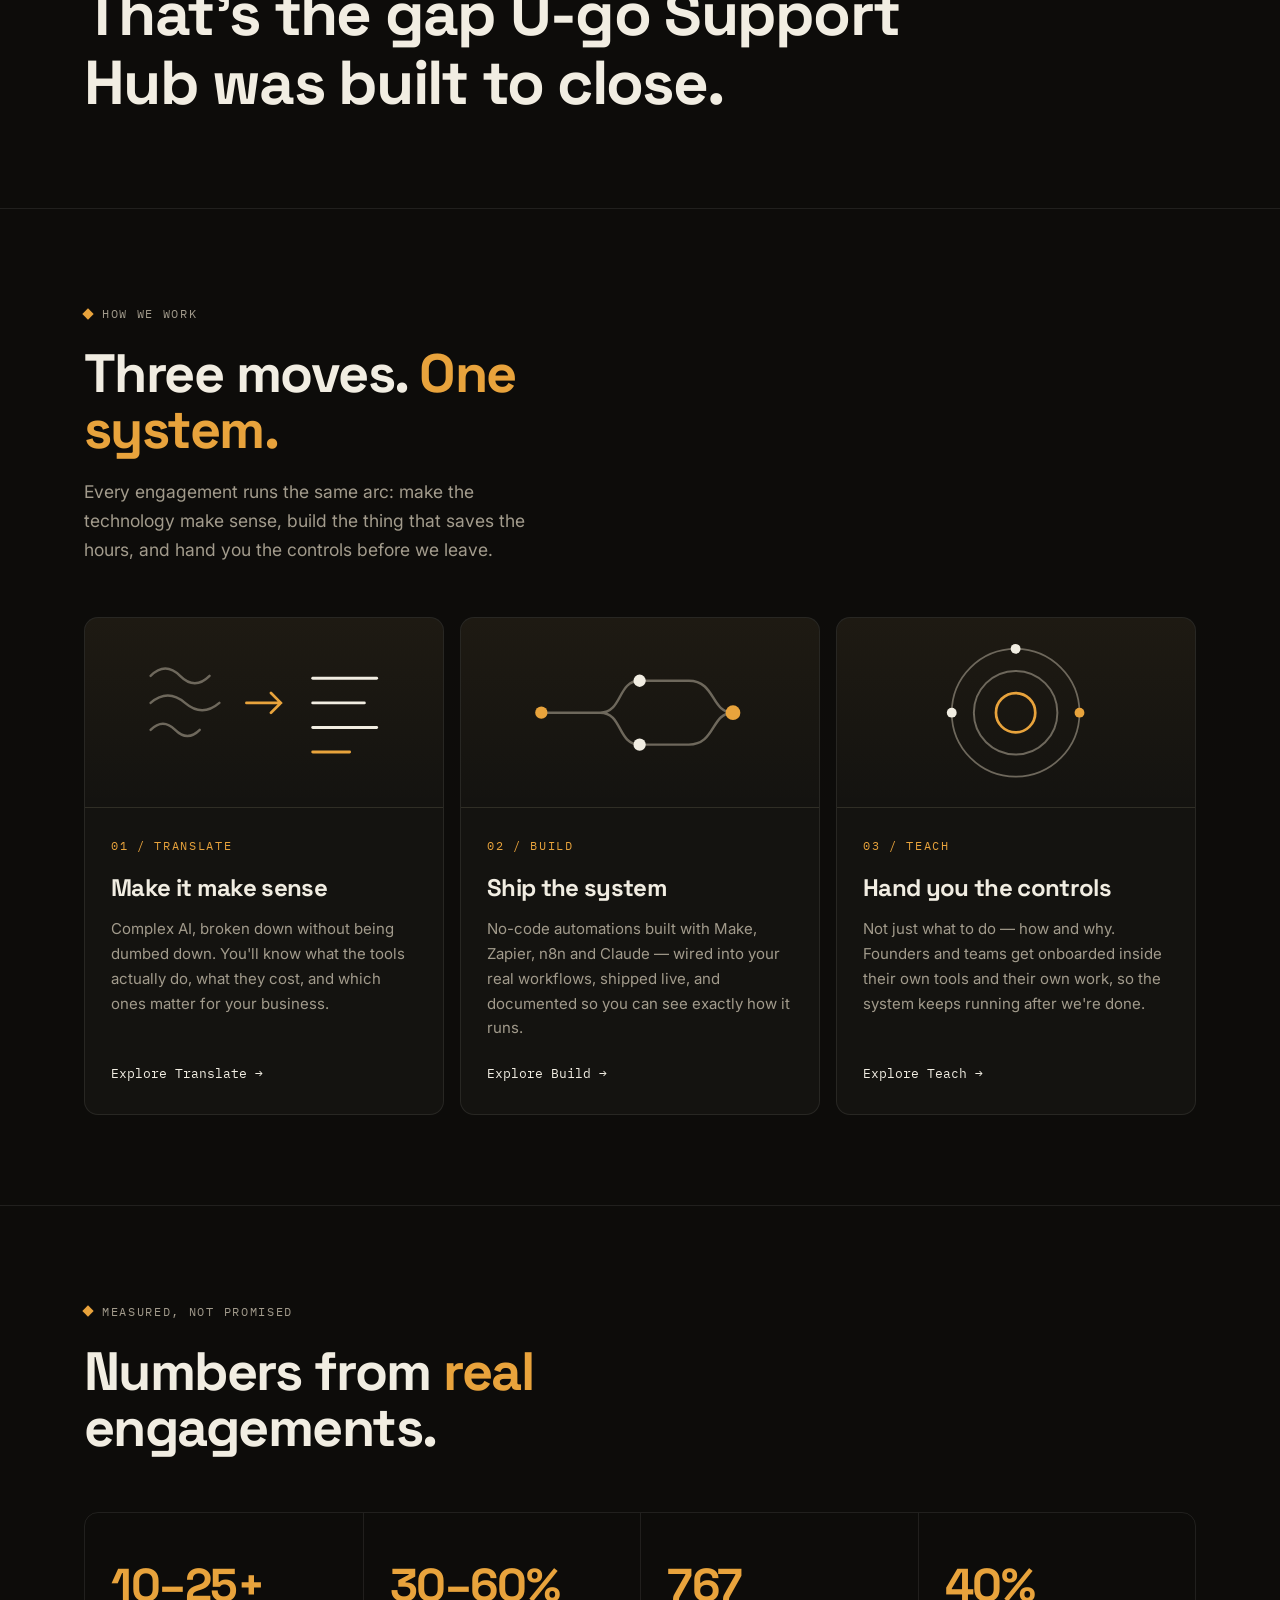
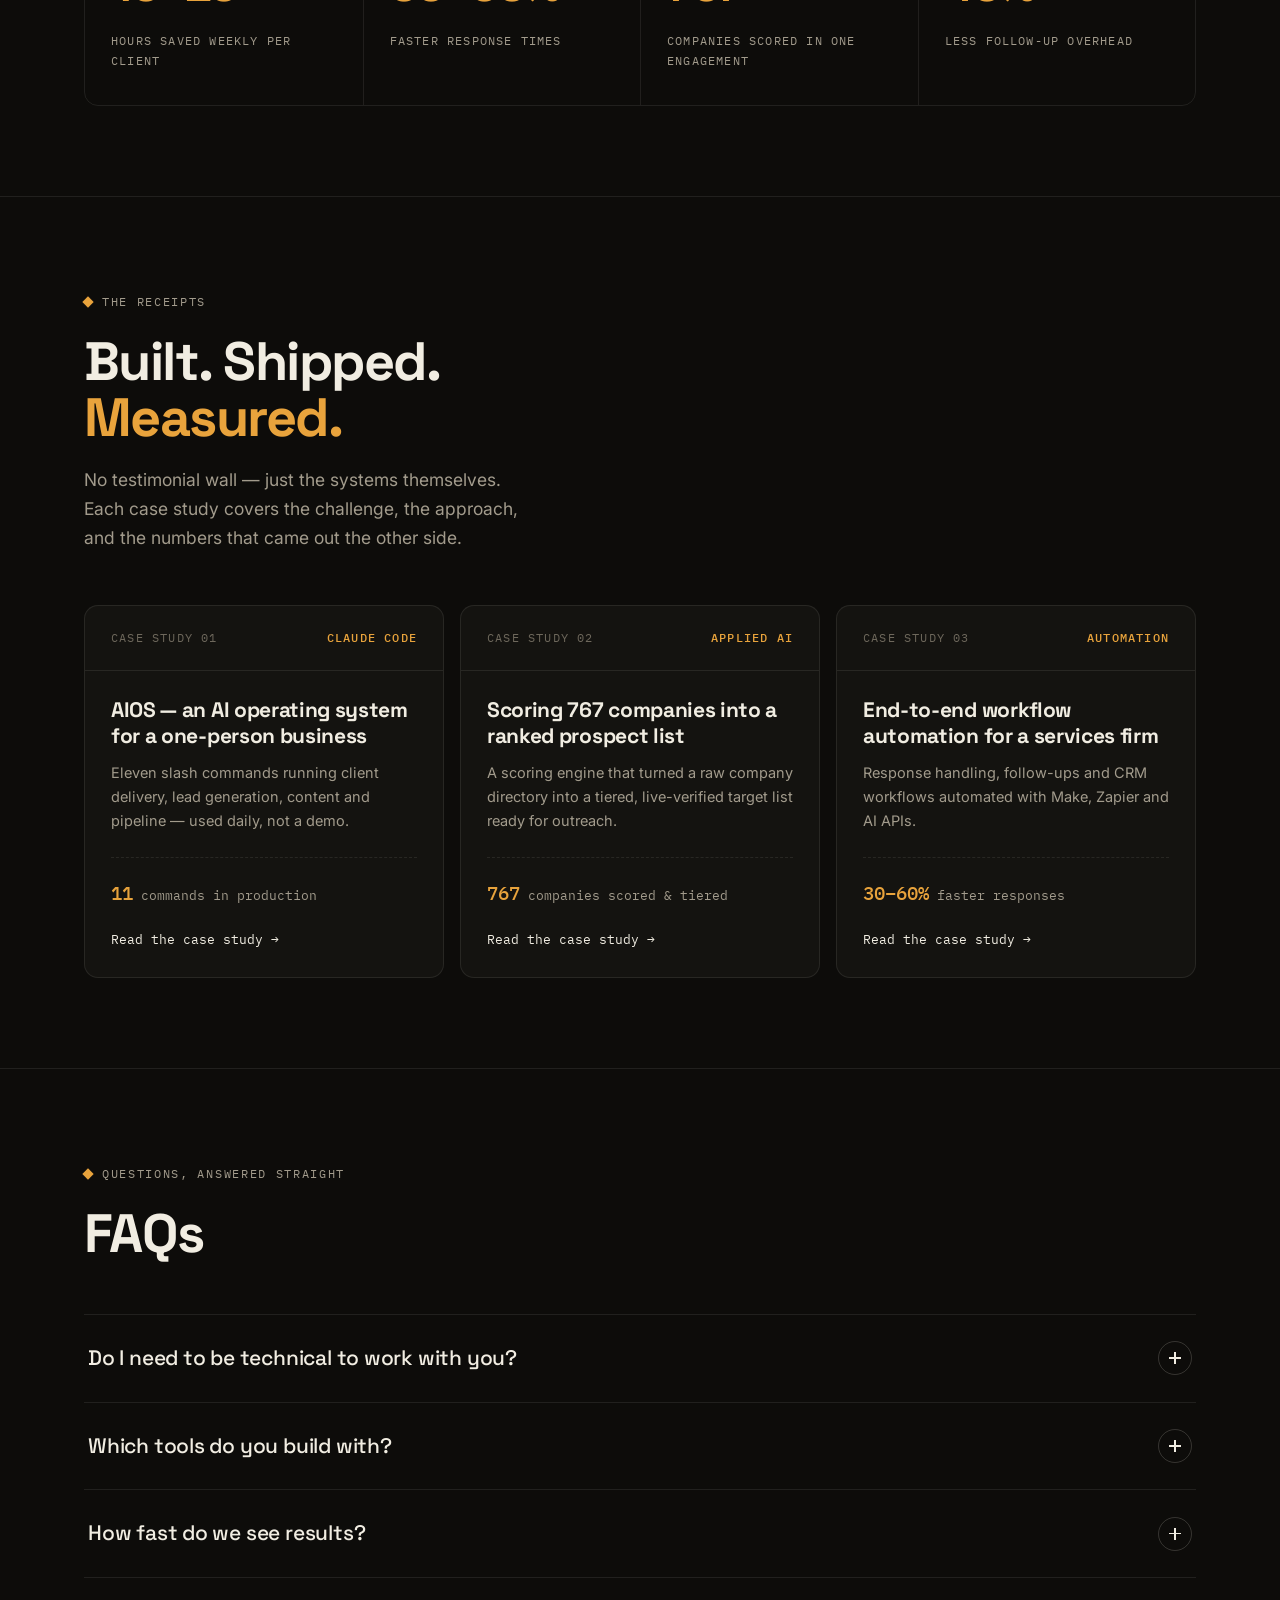
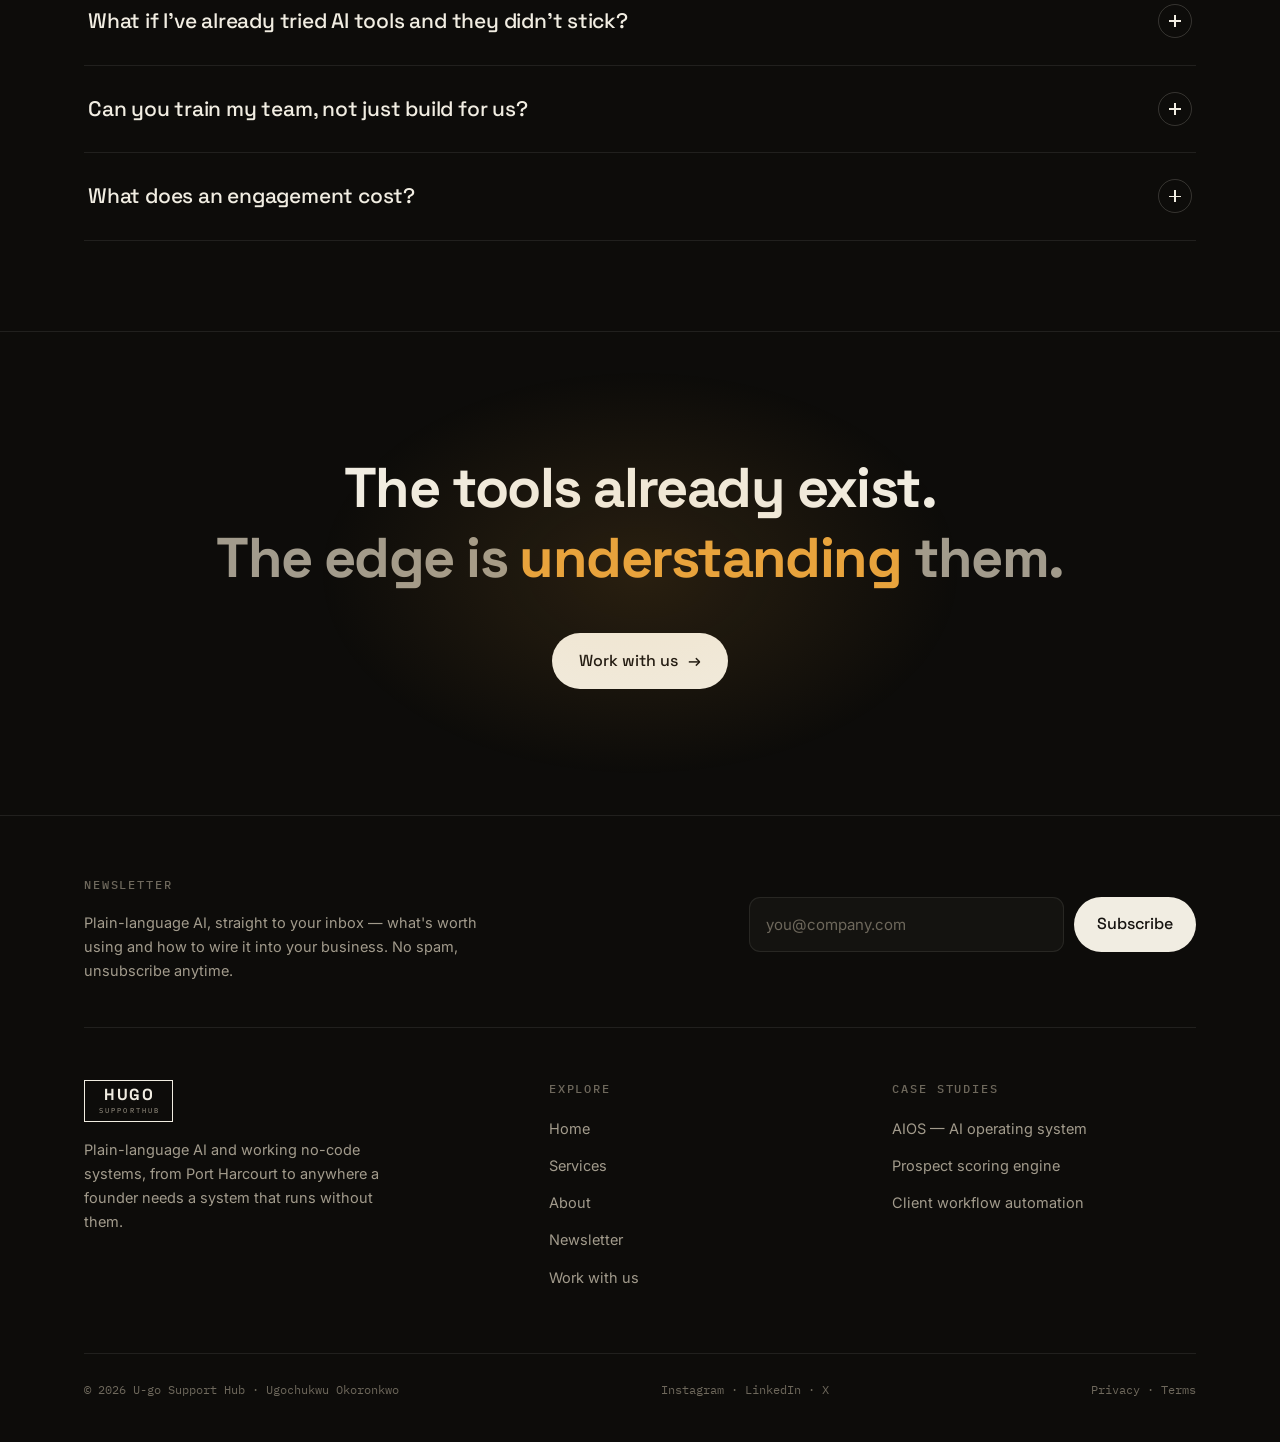
==== commit 2779e634: "Add /newsletter section, sitemap/robots, and full SEO meta layer - newsletter/: archive page with he" ====
--- a/index.html
+++ b/index.html
@@ -5,9 +5,56 @@
 <meta name="viewport" content="width=device-width, initial-scale=1.0">
 <title>U-go Support Hub — AI, translated and built</title>
 <meta name="description" content="U-go Support Hub helps founders and operators understand AI in plain language, then wires it into their business with working no-code systems. Translate. Build. Teach.">
+<link rel="canonical" href="https://ugo-hub.vercel.app/">
 <meta property="og:type" content="website">
 <meta property="og:title" content="U-go Support Hub — AI, translated and built">
-<meta property="og:description" content="Understand AI in plain language, then put it to work with no-code systems that run without you.">
+<meta property="og:description" content="U-go Support Hub helps founders and operators understand AI in plain language, then wires it into their business with working no-code systems. Translate. Build. Teach.">
+<meta property="og:url" content="https://ugo-hub.vercel.app/">
+<meta property="og:image" content="https://ugo-hub.vercel.app/og-image.png">
+<meta property="og:image:width" content="1200">
+<meta property="og:image:height" content="630">
+<meta name="twitter:card" content="summary_large_image">
+<meta name="twitter:title" content="U-go Support Hub — AI, translated and built">
+<meta name="twitter:description" content="U-go Support Hub helps founders and operators understand AI in plain language, then wires it into their business with working no-code systems. Translate. Build. Teach.">
+<meta name="twitter:image" content="https://ugo-hub.vercel.app/og-image.png">
+<script type="application/ld+json">
+{
+  "@context": "https://schema.org",
+  "@graph": [
+    {
+      "@type": "Organization",
+      "@id": "https://ugo-hub.vercel.app/#org",
+      "name": "U-go Support Hub",
+      "url": "https://ugo-hub.vercel.app/",
+      "logo": "https://ugo-hub.vercel.app/og-image.png",
+      "description": "Plain-language AI education and working no-code systems for founders and SMB operators. Translate. Build. Teach.",
+      "founder": {
+        "@type": "Person",
+        "name": "Ugochukwu Okoronkwo",
+        "url": "https://ugo-landing.vercel.app/"
+      },
+      "address": {
+        "@type": "PostalAddress",
+        "addressLocality": "Port Harcourt",
+        "addressCountry": "NG"
+      },
+      "sameAs": [
+        "https://www.instagram.com/hugo_light_of_the_world",
+        "https://www.linkedin.com/in/ugochukwuokoronkwo",
+        "https://x.com/HugobossSleek",
+        "https://www.facebook.com/share/18KutYke1B/"
+      ]
+    },
+    {
+      "@type": "WebSite",
+      "@id": "https://ugo-hub.vercel.app/#website",
+      "name": "U-go Support Hub",
+      "url": "https://ugo-hub.vercel.app/",
+      "publisher": { "@id": "https://ugo-hub.vercel.app/#org" }
+    }
+  ]
+}
+</script>
 <meta name="theme-color" content="#0D0C0A">
 <link rel="icon" href="data:image/svg+xml,%3Csvg xmlns='http://www.w3.org/2000/svg' viewBox='0 0 100 100'%3E%3Crect width='100' height='100' rx='22' fill='%230D0C0A'/%3E%3Ctext x='50' y='68' font-family='monospace' font-size='52' font-weight='700' text-anchor='middle' fill='%23E8A33C'%3Eu%3C/text%3E%3C/svg%3E">
 <link rel="preconnect" href="https://fonts.googleapis.com">
@@ -23,6 +70,7 @@
     <nav class="nav-links" aria-label="Main">
       <a href="/services">Services</a>
       <a href="/about">About</a>
+      <a href="/newsletter">Newsletter</a>
       <a class="nav-cta" href="/work-with-us">Work with us</a>
     </nav>
     <button class="menu-btn" type="button" aria-label="Open menu" aria-expanded="false" aria-controls="menuOverlay">
@@ -35,6 +83,7 @@
   <a href="/">Home</a>
   <a href="/services">Services</a>
   <a href="/about">About</a>
+  <a href="/newsletter">Newsletter</a>
   <a class="m-cta" href="/work-with-us">Work with us →</a>
   <div class="m-foot"><span>HUGO SUPPORTHUB</span><span>PORT HARCOURT → WORLDWIDE</span></div>
 </div>
@@ -274,6 +323,7 @@
           <li><a href="/">Home</a></li>
           <li><a href="/services">Services</a></li>
           <li><a href="/about">About</a></li>
+          <li><a href="/newsletter">Newsletter</a></li>
           <li><a href="/work-with-us">Work with us</a></li>
         </ul>
       </div>
